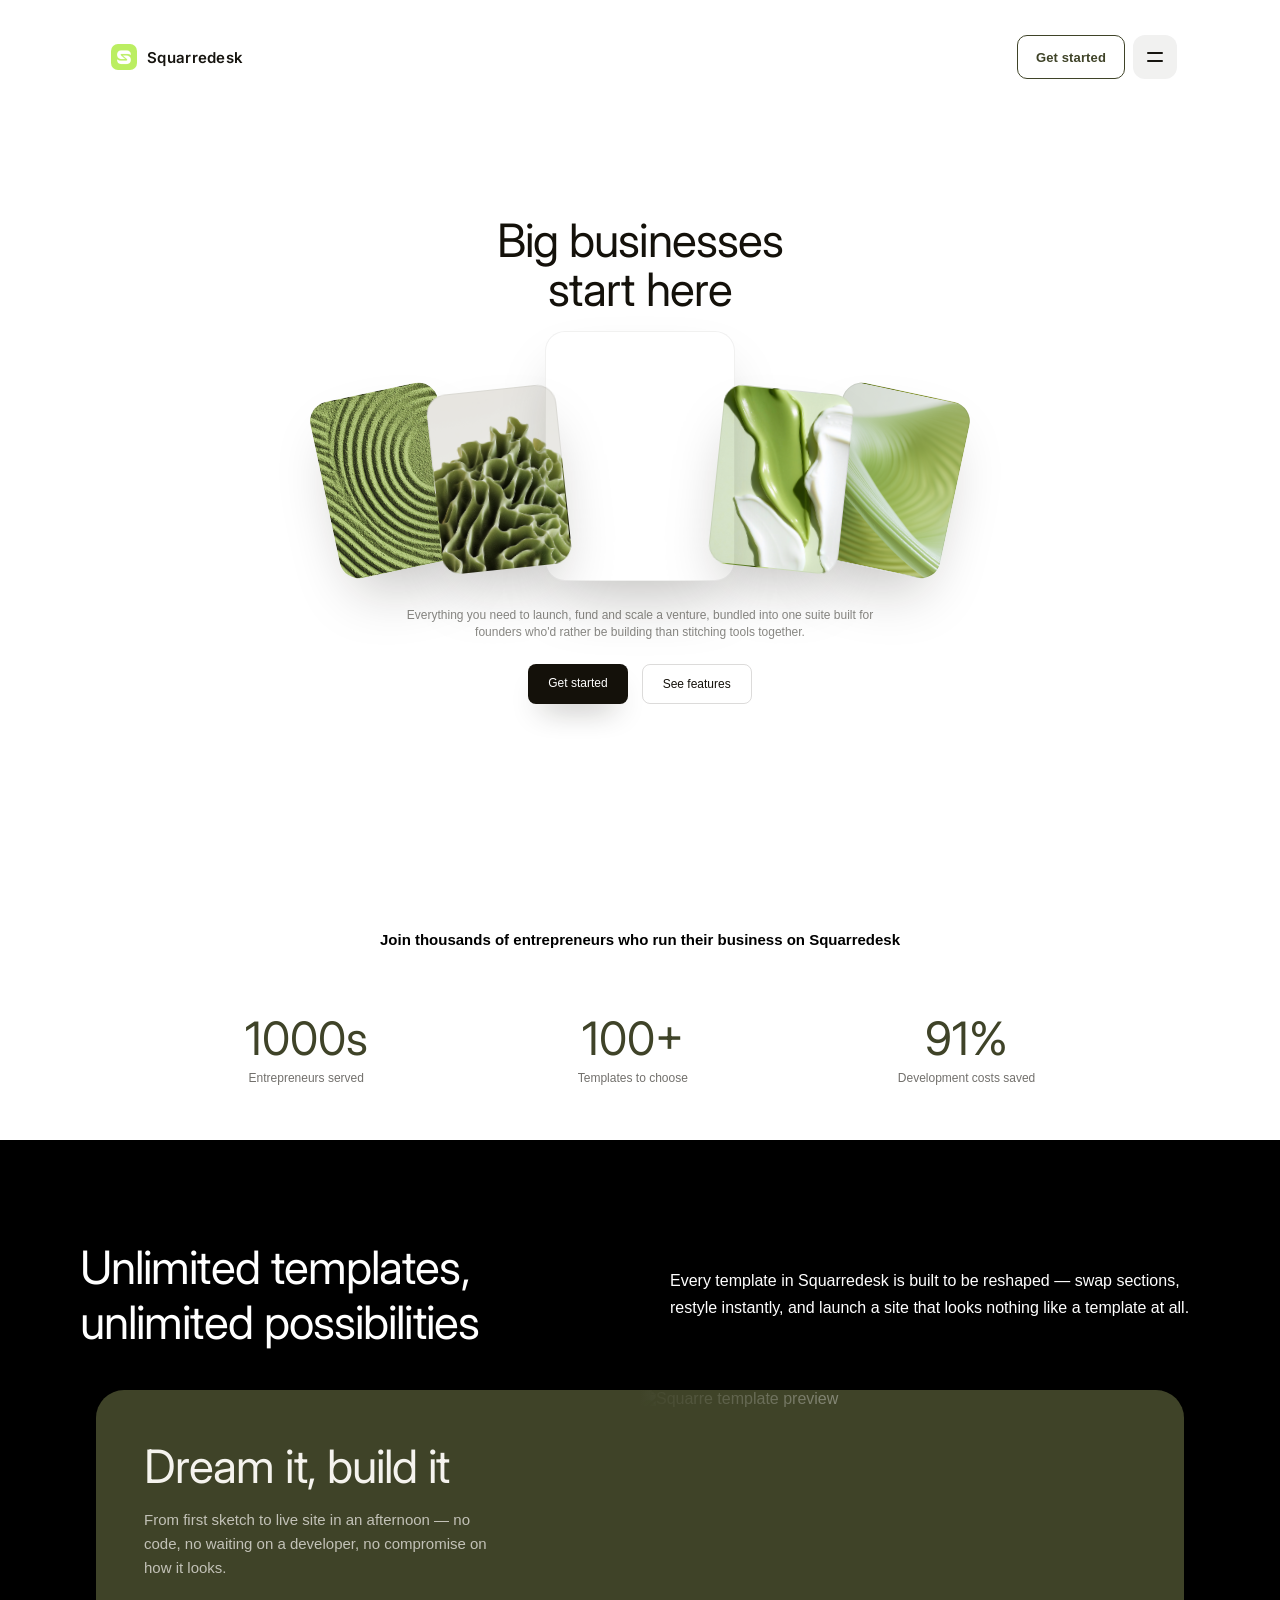
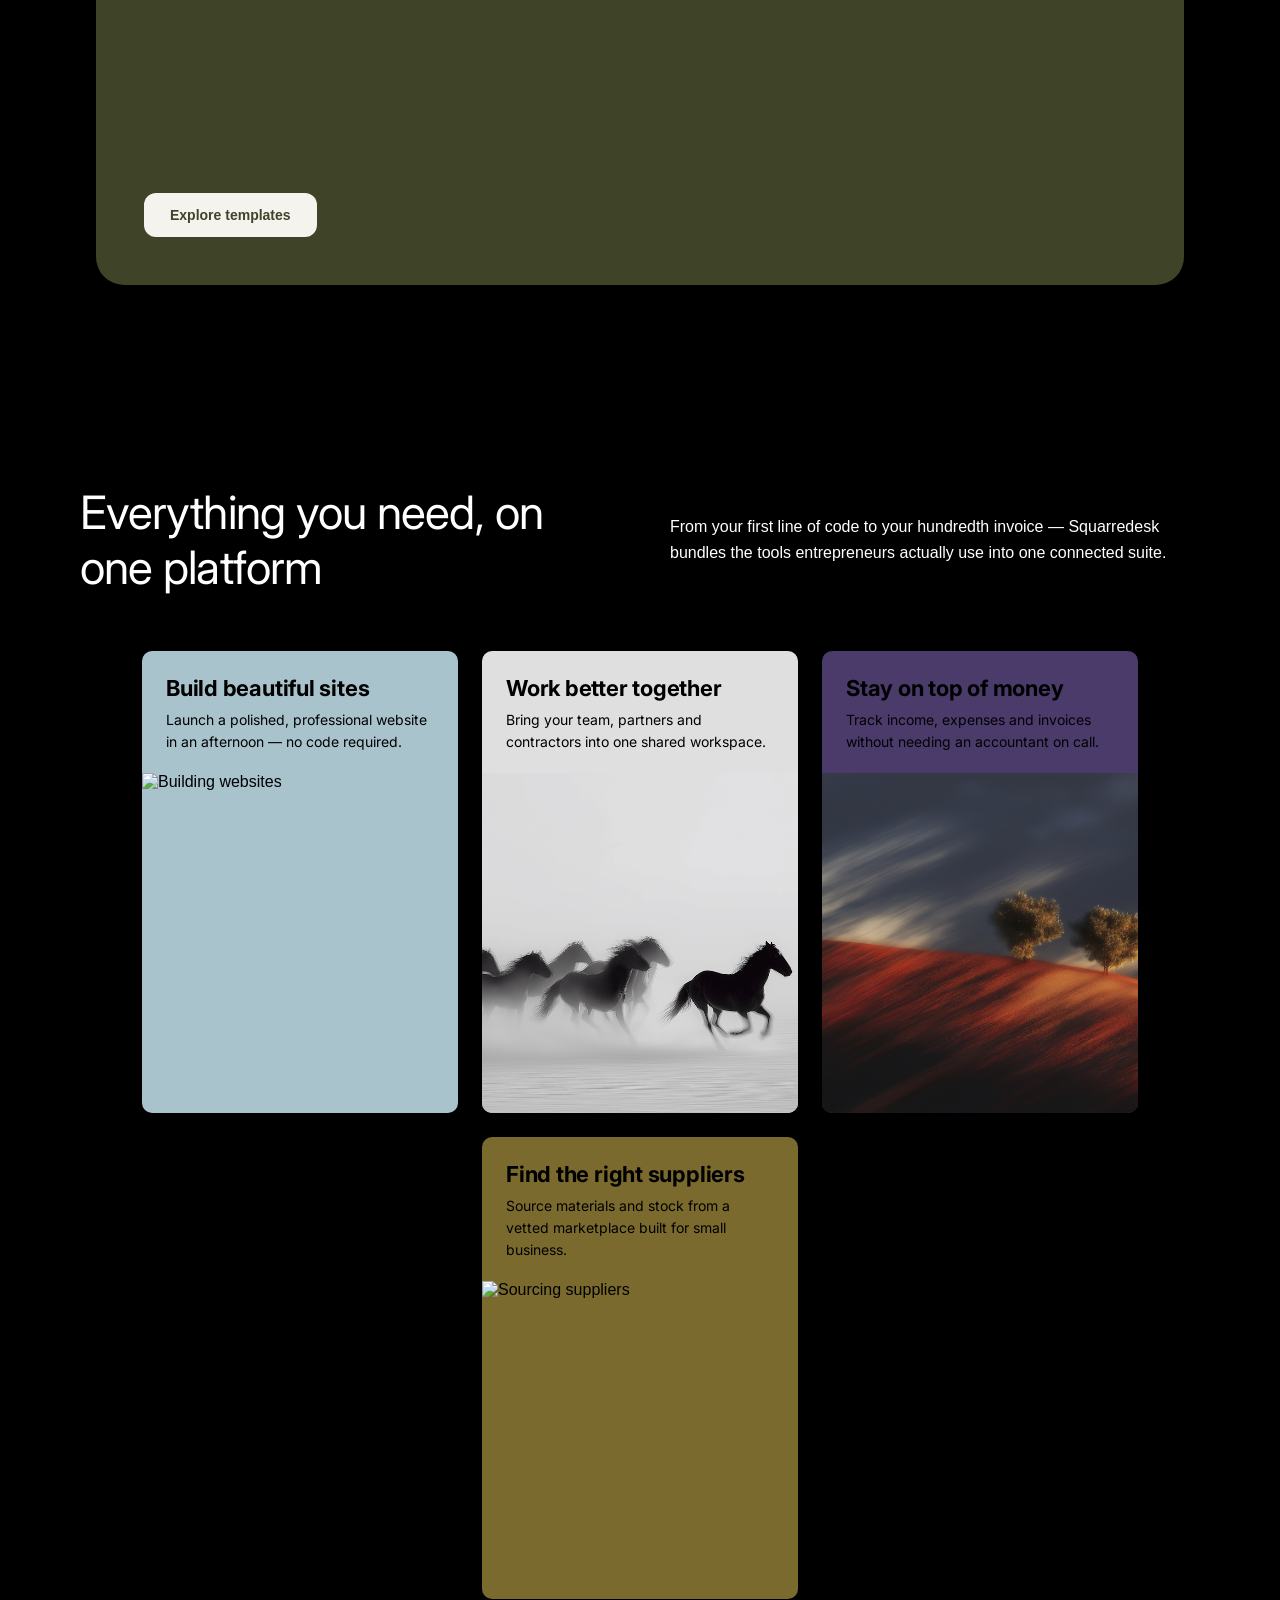
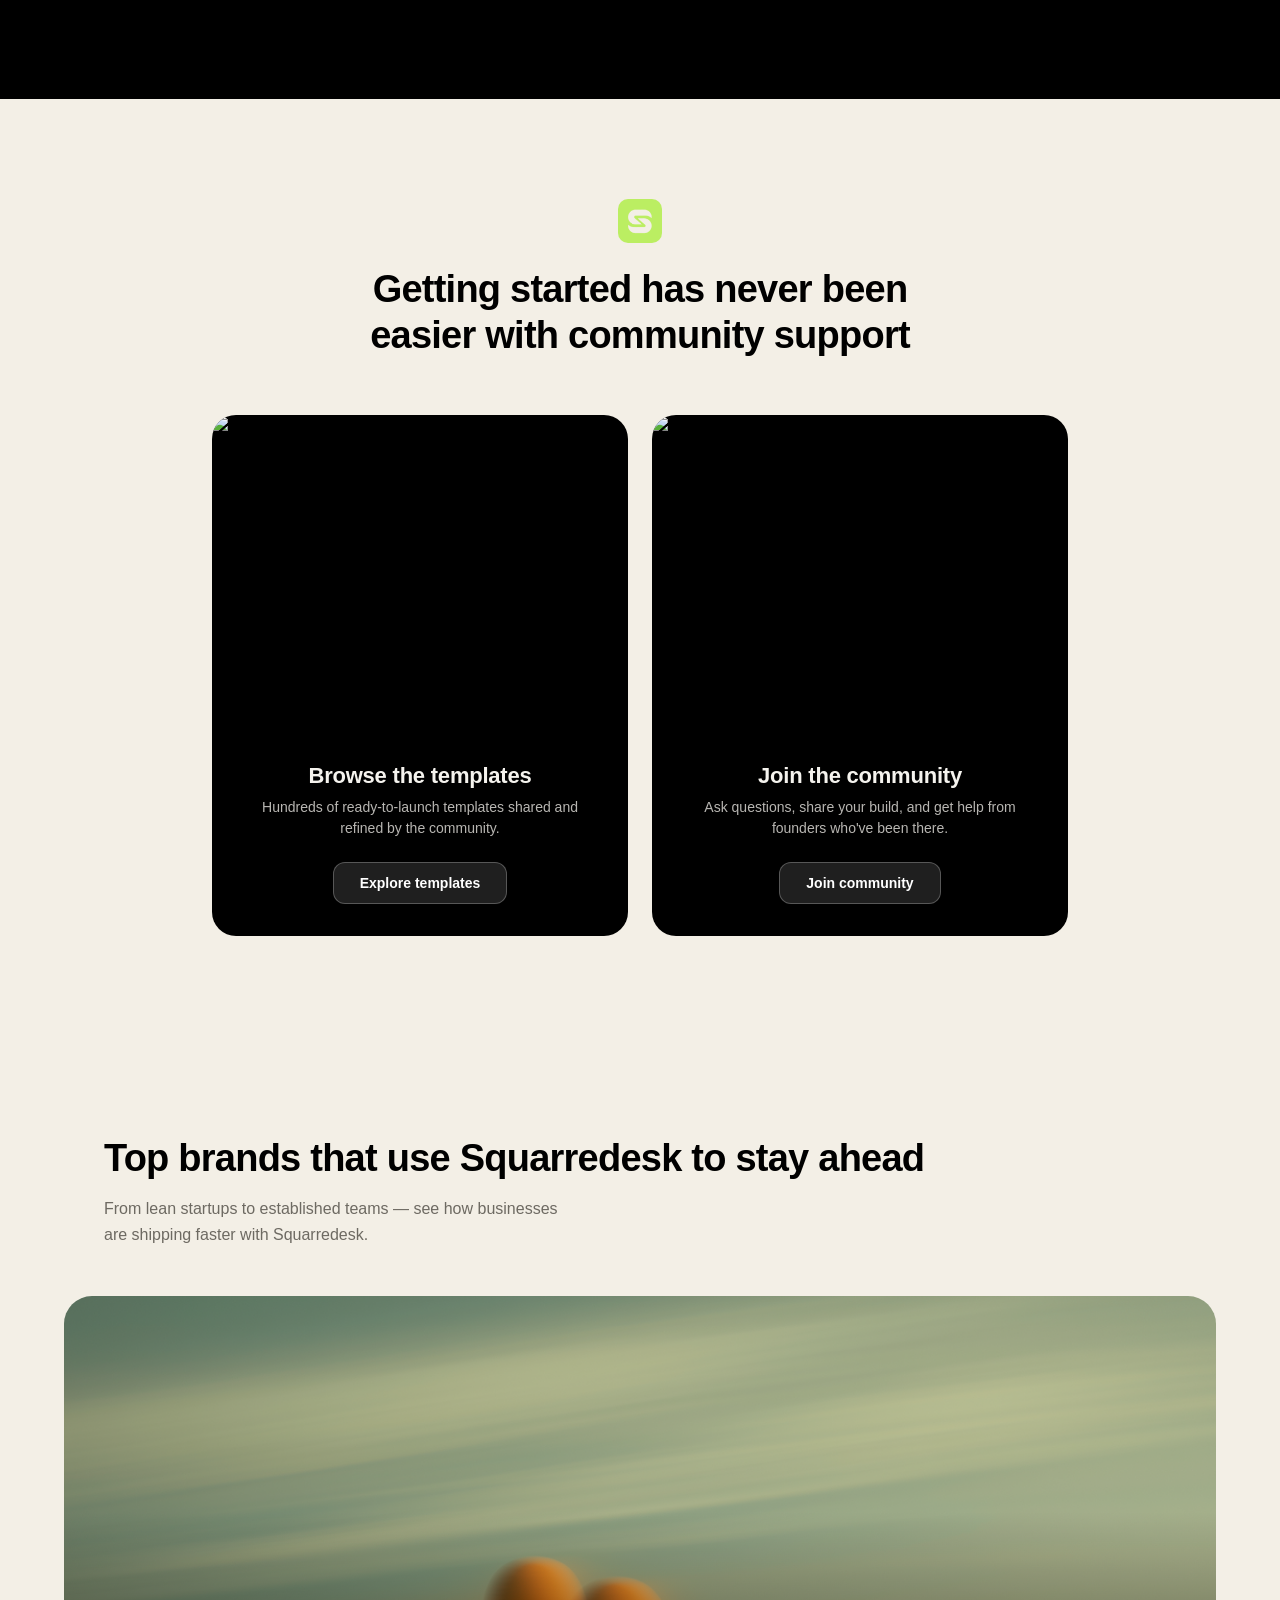
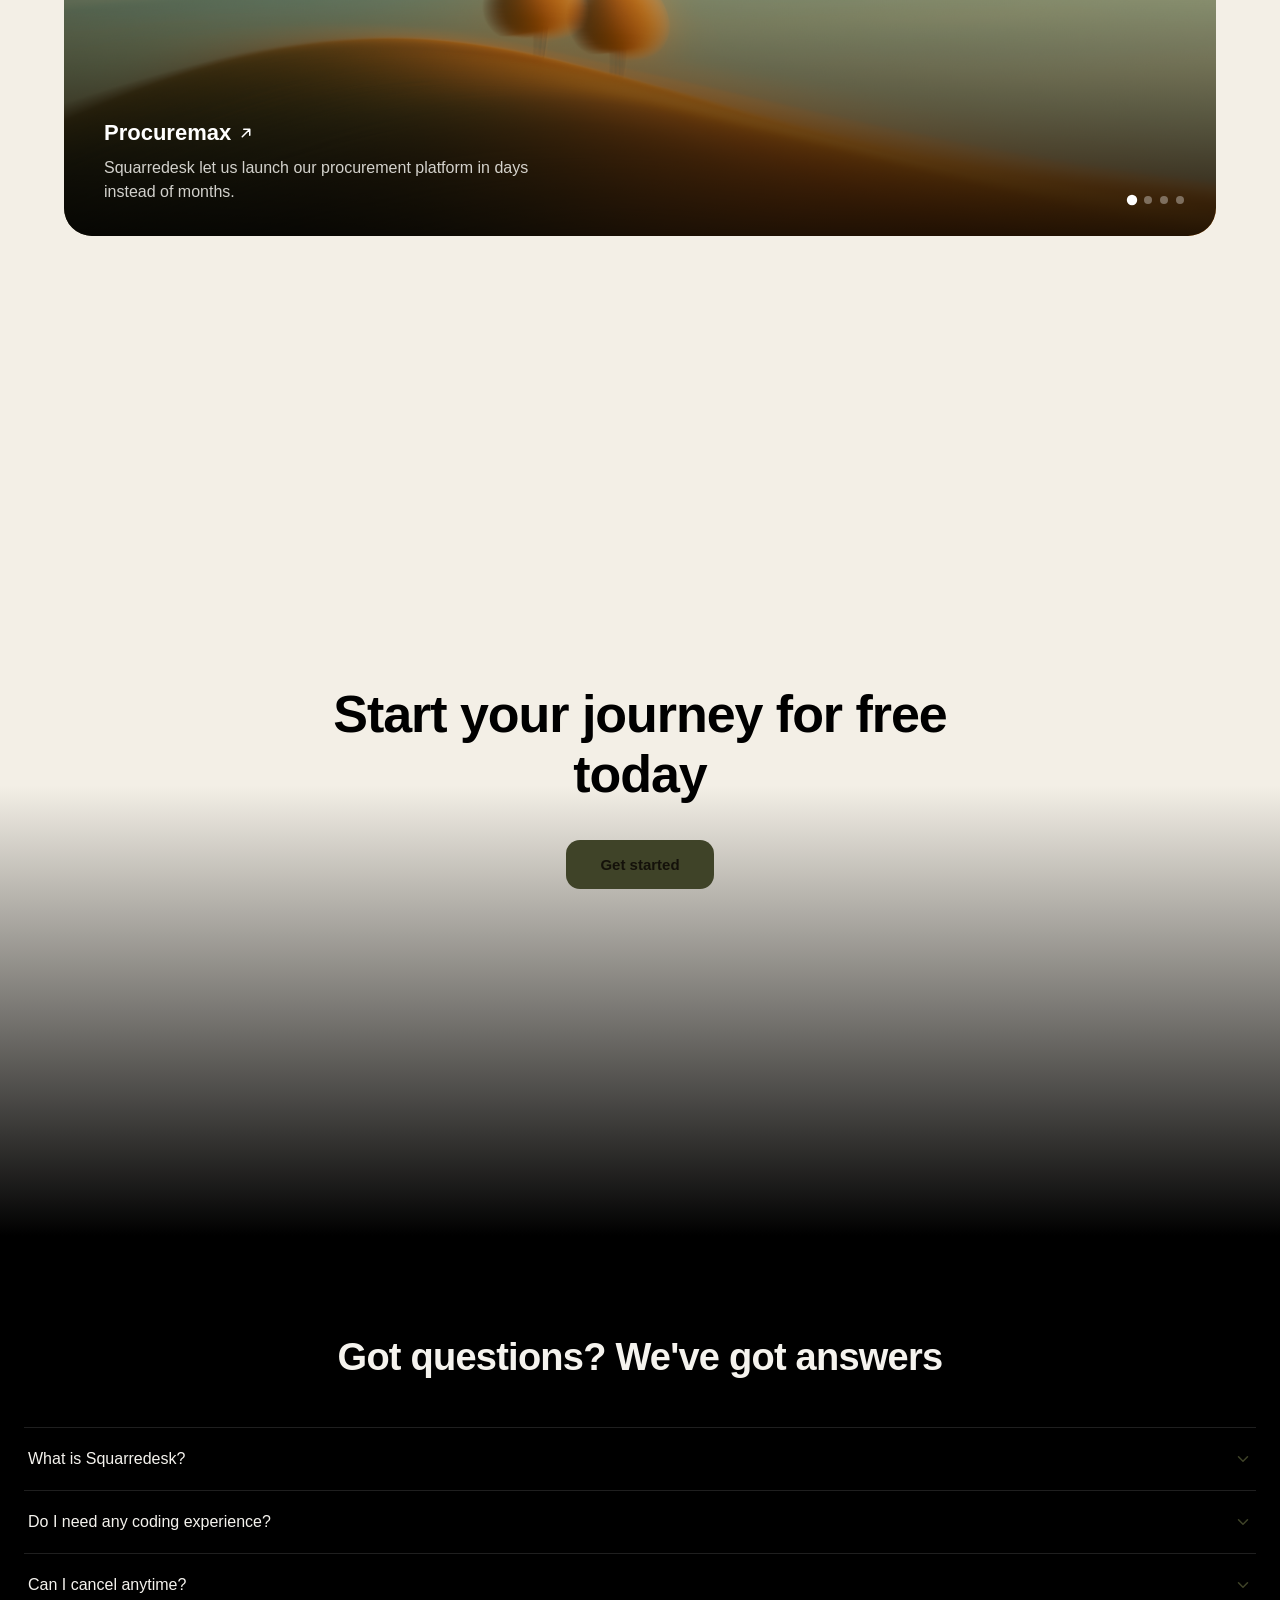
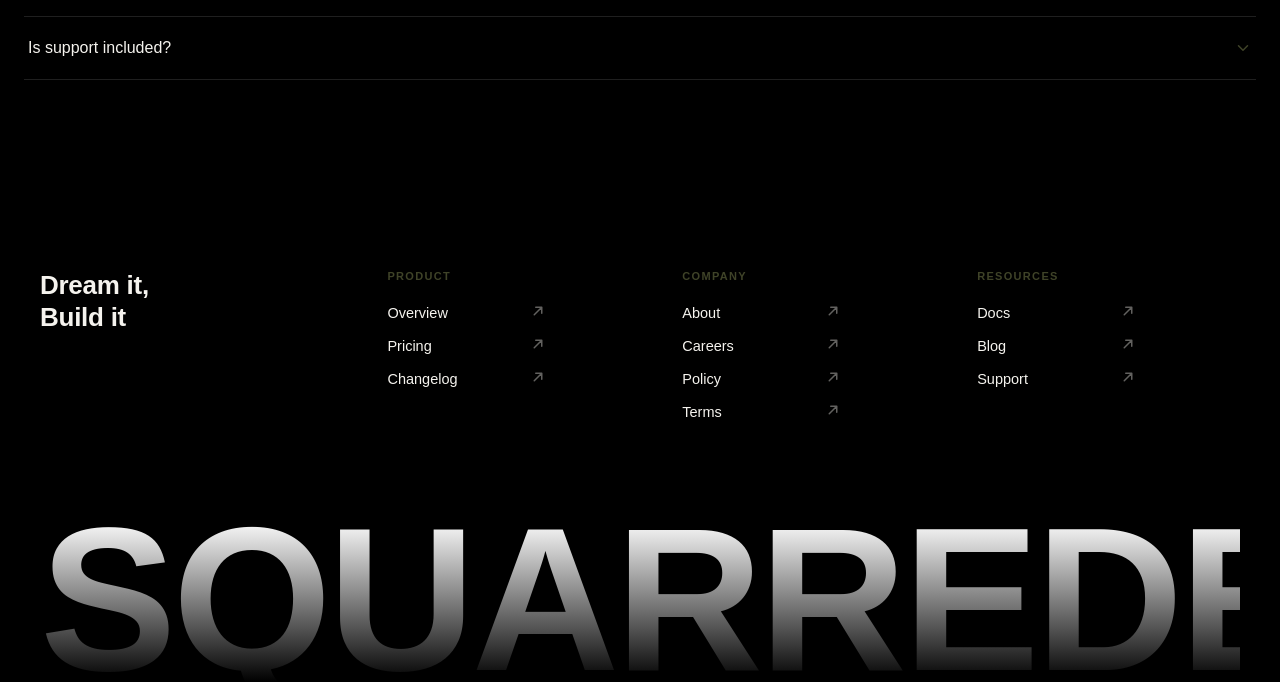
==== index.html @ 8af1970b "Initial commit" ====
<!DOCTYPE html>
<html lang="en">
<head>
<meta charset="UTF-8">
<meta name="viewport" content="width=device-width, initial-scale=1.0">
<title>Squarredesk - Business Made Easy</title>
<link rel="preconnect" href="https://fonts.googleapis.com">
<link rel="preconnect" href="https://fonts.gstatic.com" crossorigin>
<link href="https://fonts.googleapis.com/css2?family=Inter:wght@400;500;600;700&display=swap" rel="stylesheet">
<link rel="stylesheet" href="css/index.css">
</head>
<body>

<div class="card-nav-wrap">
  <nav class="card-nav" id="cardNav">
    <div class="card-nav-top">
      <div class="cn-logo">
        <div class="cn-logo">
          <img src="assets/logo.png" alt="Squarre" class="cn-logo-mark">
          Squarredesk
        </div>
      </div>
      <div class="cn-actions">
        <button class="cn-cta">Get started</button>
        <button class="cn-toggle" id="cnToggle" aria-label="Toggle menu" aria-expanded="false">
          <span class="bar"></span>
          <span class="bar"></span>
        </button>
      </div>
    </div>

    <div class="cn-panel">
      <div class="cn-panel-inner">
        <div class="cn-panel-content">
          <div class="cn-col" style="background-image:url('assets/horses.png')">
            <div class="cn-col-inner">
              <div class="cn-col-label">Product</div>
              <a class="cn-link" href="#">Overview <span class="arrow">↗</span></a>
              <a class="cn-link" href="#">Pricing <span class="arrow">↗</span></a>
              <a class="cn-link" href="#">Changelog <span class="arrow">↗</span></a>
            </div>
          </div>

          <div class="cn-col" style="background-image:url('assets/f1.png')">
            <div class="cn-col-inner">
              <div class="cn-col-label">Company</div>
              <a class="cn-link" href="#">About <span class="arrow">↗</span></a>
              <a class="cn-link" href="#">Careers <span class="arrow">↗</span></a>
              <a class="cn-link" href="#">Contact <span class="arrow">↗</span></a>
            </div>
          </div>

          <div class="cn-col" style="background-image:url('assets/mountains.png')">
            <div class="cn-col-inner">
              <div class="cn-col-label">Resources</div>
              <a class="cn-link" href="#">Docs <span class="arrow">↗</span></a>
              <a class="cn-link" href="#">Blog <span class="arrow">↗</span></a>
              <a class="cn-link" href="#">Support <span class="arrow">↗</span></a>
            </div>
          </div>
        </div>
      </div>
    </div>
  </nav>
</div>

<div class="section" data-theme="hero">
  <h1 class="hero-title">Big businesses<br>start here</h1>
  <div class="hero-cards">
    <div class="hero-card" style="background-image:url('./assets/navback5.png')"></div>
    <div class="hero-card" style="background-image:url('./assets/navback4.png')"></div>
    <div class="hero-card" style="background-image:url('./assets/motion.gif')"></div>
    <div class="hero-card" style="background-image:url('./assets/navback6.png')"></div>
    <div class="hero-card" style="background-image:url('./assets/navback7.png')"></div>
  </div>
  <p class="hero-desc">Everything you need to launch, fund and scale a venture, bundled into one suite built for founders who'd rather be building than stitching tools together.</p>
  <div class="hero-cta-row">
  <a href="https://squarredesk.vercel.app" class="hero-cta primary">Get started</a>
  <a href="#features" class="hero-cta secondary" id="scrollToFeatures">See features</a>
</div>
</div>

<section class="banner-section" data-theme="hero">
  <h2 class="banner-title">Join thousands of entrepreneurs who run their business on Squarredesk</h2>

  <div class="counter-row">
    <div class="counter">
      <span class="counter-number" data-target="1000" data-suffix="s">0s</span>
      <span class="counter-label">Entrepreneurs served</span>
    </div>
    <div class="counter">
      <span class="counter-number" data-target="100" data-suffix="+">0+</span>
      <span class="counter-label">Templates to choose</span>
    </div>
    <div class="counter">
      <span class="counter-number" data-target="91" data-suffix="%">0%</span>
      <span class="counter-label">Development costs saved</span>
    </div>
  </div>
</section>

<section class="teaser-section" data-theme="dark">
  <div class="teaser-row">
    <h2 class="teaser-title">Unlimited templates, unlimited possibilities</h2>
    <p class="teaser-desc">Every template in Squarredesk is built to be reshaped — swap sections, restyle instantly, and launch a site that looks nothing like a template at all.</p>
  </div>

  <div class="teaser-card">
    <div class="teaser-card-text">
      <div>
        <h3 class="teaser-card-title">Dream it, build it</h3>
        <p class="teaser-card-desc">From first sketch to live site in an afternoon — no code, no waiting on a developer, no compromise on how it looks.</p>
      </div>
      <a href="#" class="teaser-card-cta" target="_blank" rel="noopener">Explore templates</a>
    </div>

    <div class="teaser-card-image">
      <img src="assets/templates2.gif" alt="Squarre template preview">
      <div class="teaser-card-gradient"></div>
    </div>
  </div>
</section>

<section class="platform-section" data-theme="dark">
  <div class="platform-row">
    <h2 class="platform-title">Everything you need, on one platform</h2>
    <p class="platform-desc">From your first line of code to your hundredth invoice — Squarredesk bundles the tools entrepreneurs actually use into one connected suite.</p>
  </div>

  <div class="platform-cards">
    <div class="platform-card" style="background:#a9c3cd">
      <div class="platform-card-text">
        <h3 class="platform-card-title">Build beautiful sites</h3>
        <p class="platform-card-desc">Launch a polished, professional website in an afternoon — no code required.</p>
      </div>
      <img src="assets/showcase.gif" alt="Building websites" class="platform-card-image">
    </div>

    <div class="platform-card" style="background:#dfdfdf">
      <div class="platform-card-text">
        <h3 class="platform-card-title">Work better together</h3>
        <p class="platform-card-desc">Bring your team, partners and contractors into one shared workspace.</p>
      </div>
      <img src="assets/horses.png" alt="Collaborating with others" class="platform-card-image">
    </div>

    <div class="platform-card" style="background:#4a3b6b">
      <div class="platform-card-text">
        <h3 class="platform-card-title">Stay on top of money</h3>
        <p class="platform-card-desc">Track income, expenses and invoices without needing an accountant on call.</p>
      </div>
      <img src="assets/navback3.png" alt="Managing finances" class="platform-card-image">
    </div>

    <div class="platform-card" style="background:#7a6a2e">
      <div class="platform-card-text">
        <h3 class="platform-card-title">Find the right suppliers</h3>
        <p class="platform-card-desc">Source materials and stock from a vetted marketplace built for small business.</p>
      </div>
      <img src="assets/templates.gif" alt="Sourcing suppliers" class="platform-card-image">
    </div>
  </div>
</section>

<section class="community-section" data-theme="light">
  <img src="assets/logo.png" alt="Squarredesk" class="community-logo">

  <h2 class="community-title">Getting started has never been easier with community support</h2>

  <div class="community-cards">
    <div class="community-card" style="background:#000">
      <img src="assets/templates.gif" alt="Community templates" class="community-card-image">
      <div class="community-card-text">
        <h3 class="community-card-title">Browse the templates</h3>
        <p class="community-card-desc">Hundreds of ready-to-launch templates shared and refined by the community.</p>
        <a href="#" class="community-card-btn">Explore templates</a>
      </div>
    </div>

    <div class="community-card" style="background:#000">
      <img src="assets/motion.gif" alt="Community forum" class="community-card-image">
      <div class="community-card-text">
        <h3 class="community-card-title">Join the community</h3>
        <p class="community-card-desc">Ask questions, share your build, and get help from founders who've been there.</p>
        <a href="#" class="community-card-btn">Join community</a>
      </div>
    </div>
  </div>
</section>

<section class="testimonials-section" data-theme="light">
  <div class="testimonials-row">
    <h2 class="testimonials-title">Top brands that use Squarredesk to stay ahead</h2>
    <p class="testimonials-desc">From lean startups to established teams — see how businesses are shipping faster with Squarredesk.</p>
  </div>

  <div class="testimonial-banner" id="testimonialBanner">
    <div class="testimonial-slide is-active"
         style="background-image:url('assets/navback2.png')"
         data-url="https://procuremax.vercel.app/html/index.html">
      <div class="testimonial-fade"></div>
      <div class="testimonial-content">
        <a href="https://procuremax.vercel.app/html/index.html" target="_blank" rel="noopener" class="testimonial-brand">
          Procuremax
          <svg viewBox="0 0 24 24" fill="none" class="testimonial-arrow">
            <path d="M7 17L17 7M17 7H9M17 7V15" stroke="currentColor" stroke-width="2" stroke-linecap="round" stroke-linejoin="round"/>
          </svg>
        </a>
        <p class="testimonial-quote">Squarredesk let us launch our procurement platform in days instead of months.</p>
      </div>
    </div>

    <div class="testimonial-slide"
         style="background-image:url('assets/navback3.png')"
         data-url="https://zarmilli.github.io/elhnon/">
      <div class="testimonial-fade"></div>
      <div class="testimonial-content">
        <a href="https://zarmilli.github.io/elhnon/" target="_blank" rel="noopener" class="testimonial-brand">
          Elhnon Odnufmon
          <svg viewBox="0 0 24 24" fill="none" class="testimonial-arrow">
            <path d="M7 17L17 7M17 7H9M17 7V15" stroke="currentColor" stroke-width="2" stroke-linecap="round" stroke-linejoin="round"/>
          </svg>
        </a>
        <p class="testimonial-quote">The design system alone saved our team weeks of work every quarter.</p>
      </div>
    </div>

    <div class="testimonial-slide"
         style="background-image:url('assets/navback4.png')"
         data-url="https://zarmilli.github.io/kickhouse/">
      <div class="testimonial-fade"></div>
      <div class="testimonial-content">
        <a href="https://zarmilli.github.io/kickhouse/" target="_blank" rel="noopener" class="testimonial-brand">
          Kickhouse
          <svg viewBox="0 0 24 24" fill="none" class="testimonial-arrow">
            <path d="M7 17L17 7M17 7H9M17 7V15" stroke="currentColor" stroke-width="2" stroke-linecap="round" stroke-linejoin="round"/>
          </svg>
        </a>
        <p class="testimonial-quote">We rebuilt our entire storefront on Squarredesk in a single weekend.</p>
      </div>
    </div>

    <div class="testimonial-slide"
         style="background-image:url('assets/navback5.png')"
         data-url="https://zarmilli.github.io/voltcycle/">
      <div class="testimonial-fade"></div>
      <div class="testimonial-content">
        <a href="https://zarmilli.github.io/voltcycle/" target="_blank" rel="noopener" class="testimonial-brand">
          VoltCycle
          <svg viewBox="0 0 24 24" fill="none" class="testimonial-arrow">
            <path d="M7 17L17 7M17 7H9M17 7V15" stroke="currentColor" stroke-width="2" stroke-linecap="round" stroke-linejoin="round"/>
          </svg>
        </a>
        <p class="testimonial-quote">Our whole ops team runs on the suite now — sites, invoicing, everything.</p>
      </div>
    </div>

    <div class="testimonial-dots">
      <button class="testimonial-dot is-active" data-index="0" aria-label="Show Procuremax"></button>
      <button class="testimonial-dot" data-index="1" aria-label="Show Elhnon Odnufmon"></button>
      <button class="testimonial-dot" data-index="2" aria-label="Show Kickhouse"></button>
      <button class="testimonial-dot" data-index="3" aria-label="Show VoltCycle"></button>
    </div>
  </div>
</section>

<section class="final-cta-section" data-theme="dark">
  <div class="final-cta-content">
    <h2 class="final-cta-title">Start your journey for free today</h2>
    <a href="https://squarredesk.vercel.app/#/auth/sign-up" target="_blank" rel="noopener" class="final-cta-btn">Get started</a>
  </div>
</section>

<section class="faq-section" data-theme="dark">
  <h2 class="faq-title">Got questions? We've got answers</h2>

  <div class="faq-accordion" id="faqAccordion">
    <div class="faq-item">
      <button class="faq-question" aria-expanded="false">
        <span>What is Squarredesk?</span>
        <svg viewBox="0 0 24 24" fill="none" class="faq-icon">
          <path d="M6 9l6 6 6-6" stroke="currentColor" stroke-width="2" stroke-linecap="round" stroke-linejoin="round"/>
        </svg>
      </button>
      <div class="faq-answer">
        <div class="faq-answer-inner">
          <p>Squarredesk is an all-in-one business suite — website builder, finance tools, a supplier marketplace and more, built for South African entrepreneurs.</p>
        </div>
      </div>
    </div>

    <div class="faq-item">
      <button class="faq-question" aria-expanded="false">
        <span>Do I need any coding experience?</span>
        <svg viewBox="0 0 24 24" fill="none" class="faq-icon">
          <path d="M6 9l6 6 6-6" stroke="currentColor" stroke-width="2" stroke-linecap="round" stroke-linejoin="round"/>
        </svg>
      </button>
      <div class="faq-answer">
        <div class="faq-answer-inner">
          <p>None at all. Everything is built to be dragged, dropped and customized without touching a line of code.</p>
        </div>
      </div>
    </div>

    <div class="faq-item">
      <button class="faq-question" aria-expanded="false">
        <span>Can I cancel anytime?</span>
        <svg viewBox="0 0 24 24" fill="none" class="faq-icon">
          <path d="M6 9l6 6 6-6" stroke="currentColor" stroke-width="2" stroke-linecap="round" stroke-linejoin="round"/>
        </svg>
      </button>
      <div class="faq-answer">
        <div class="faq-answer-inner">
          <p>Yes — cancel anytime with no lock-in contracts. You'll keep access until the end of your billing period.</p>
        </div>
      </div>
    </div>

    <div class="faq-item">
      <button class="faq-question" aria-expanded="false">
        <span>Is support included?</span>
        <svg viewBox="0 0 24 24" fill="none" class="faq-icon">
          <path d="M6 9l6 6 6-6" stroke="currentColor" stroke-width="2" stroke-linecap="round" stroke-linejoin="round"/>
        </svg>
      </button>
      <div class="faq-answer">
        <div class="faq-answer-inner">
          <p>Every plan includes support, with faster response times on our higher tiers.</p>
        </div>
      </div>
    </div>
  </div>
</section>

<footer class="site-footer" data-theme="dark">
  <div class="footer-columns">
    <div class="footer-col footer-col-brand">
      <h3 class="footer-brand-title">Dream it,<br>Build it</h3>
    </div>

    <div class="footer-col">
      <div class="footer-col-label">Product</div>
      <a class="footer-link" href="#">Overview 
        <span class="arrow">
          <svg viewBox="0 0 24 24" fill="none" class="testimonial-arrow">
            <path d="M7 17L17 7M17 7H9M17 7V15" stroke="currentColor" stroke-width="2" stroke-linecap="round" stroke-linejoin="round"/>
          </svg>
        </span></a>
      <a class="footer-link" href="#">Pricing 
        <span class="arrow">
          <svg viewBox="0 0 24 24" fill="none" class="testimonial-arrow">
            <path d="M7 17L17 7M17 7H9M17 7V15" stroke="currentColor" stroke-width="2" stroke-linecap="round" stroke-linejoin="round"/>
          </svg>
        </span></a>
      <a class="footer-link" href="#">Changelog 
        <span class="arrow">
          <svg viewBox="0 0 24 24" fill="none" class="testimonial-arrow">
            <path d="M7 17L17 7M17 7H9M17 7V15" stroke="currentColor" stroke-width="2" stroke-linecap="round" stroke-linejoin="round"/>
          </svg>
        </span></a>
    </div>

    <div class="footer-col">
      <div class="footer-col-label">Company</div>
      <a class="footer-link" href="#">About 
        <span class="arrow">
          <svg viewBox="0 0 24 24" fill="none" class="testimonial-arrow">
            <path d="M7 17L17 7M17 7H9M17 7V15" stroke="currentColor" stroke-width="2" stroke-linecap="round" stroke-linejoin="round"/>
          </svg>
        </span></a>
      <a class="footer-link" href="#">Careers 
        <span class="arrow">
          <svg viewBox="0 0 24 24" fill="none" class="testimonial-arrow">
            <path d="M7 17L17 7M17 7H9M17 7V15" stroke="currentColor" stroke-width="2" stroke-linecap="round" stroke-linejoin="round"/>
          </svg>
        </span></a>
      <a class="footer-link" href="privacy.html">Policy 
        <span class="arrow">
          <svg viewBox="0 0 24 24" fill="none" class="testimonial-arrow">
            <path d="M7 17L17 7M17 7H9M17 7V15" stroke="currentColor" stroke-width="2" stroke-linecap="round" stroke-linejoin="round"/>
          </svg>
        </span></a>
      <a class="footer-link" href="terms.html">Terms 
        <span class="arrow">
          <svg viewBox="0 0 24 24" fill="none" class="testimonial-arrow">
            <path d="M7 17L17 7M17 7H9M17 7V15" stroke="currentColor" stroke-width="2" stroke-linecap="round" stroke-linejoin="round"/>
          </svg>
        </span></a>
    </div>

    <div class="footer-col">
      <div class="footer-col-label">Resources</div>
      <a class="footer-link" href="#">Docs 
        <span class="arrow">
          <svg viewBox="0 0 24 24" fill="none" class="testimonial-arrow">
            <path d="M7 17L17 7M17 7H9M17 7V15" stroke="currentColor" stroke-width="2" stroke-linecap="round" stroke-linejoin="round"/>
          </svg>
        </span></a>
      <a class="footer-link" href="#">Blog 
        <span class="arrow">
          <svg viewBox="0 0 24 24" fill="none" class="testimonial-arrow">
            <path d="M7 17L17 7M17 7H9M17 7V15" stroke="currentColor" stroke-width="2" stroke-linecap="round" stroke-linejoin="round"/>
          </svg>
        </span></a>
      <a class="footer-link" href="#">Support 
        <span class="arrow">
          <svg viewBox="0 0 24 24" fill="none" class="testimonial-arrow">
            <path d="M7 17L17 7M17 7H9M17 7V15" stroke="currentColor" stroke-width="2" stroke-linecap="round" stroke-linejoin="round"/>
          </svg>
        </span></a>
    </div>
  </div>

  <div class="footer-wordmark">SQUARREDESK</div>
</footer>

<script>
  const nav = document.getElementById('cardNav');
  const toggle = document.getElementById('cnToggle');

  toggle.addEventListener('click', () => {
    const isOpen = nav.classList.toggle('open');
    toggle.setAttribute('aria-expanded', isOpen ? 'true' : 'false');
  });

  // Watch which section is currently passing under the fixed nav bar,
  // and flip the nav's theme to the opposite of that section's theme.
  const sections = document.querySelectorAll('[data-theme]');
  const navHeight = 64 + 24; // bar height + top offset, roughly where it sits

  const observer = new IntersectionObserver((entries) => {
    entries.forEach((entry) => {
      if (entry.isIntersecting) {
        const sectionTheme = entry.target.dataset.theme;
        nav.classList.remove('theme-light', 'theme-hero');
        if (sectionTheme === 'dark') nav.classList.add('theme-light');
        else if (sectionTheme === 'hero') nav.classList.add('theme-hero');
        // sectionTheme === 'light' → default dark bar, no class needed
      }
    });
  }, {
    root: null,
    rootMargin: `-${navHeight}px 0px -${window.innerHeight - navHeight - 10}px 0px`,
    threshold: 0
  });

  sections.forEach((s) => observer.observe(s));
</script>
<script src="js/index.js"></script>

</body>
</html>
---- css/index.css ----
:root{
    --ease: cubic-bezier(.22,.8,.32,1);
    --gold: #3f4328;
    --font-body: "Helvetica Neue", Helvetica, Arial, sans-serif;
    --font-heading: "Clarkson", "Helvetica Neue", Helvetica, Arial, sans-serif;
    --titles: 46px;
  }

  /* Clarkson is a licensed font (Sharp Type) — it isn't on a public CDN,
     so point these at your own hosted files. Until they're added, headings
     fall back to Helvetica Neue via --font-heading above. */
  @font-face{
    font-family: "Clarkson";
    src: url("/fonts/Clarkson-Regular.woff2") format("woff2"),
         url("/fonts/Clarkson-Regular.woff") format("woff");
    font-weight: 400;
    font-style: normal;
    font-display: swap;
  }
  @font-face{
    font-family: "Clarkson";
    src: url("/fonts/Clarkson-Medium.woff2") format("woff2"),
         url("/fonts/Clarkson-Medium.woff") format("woff");
    font-weight: 500;
    font-style: normal;
    font-display: swap;
  }

  * { box-sizing: border-box; }

  html, body{
    margin:0;
    background: #000;
    font-family: var(--font-body);
  }

  h1, h2, h3, h4, h5, h6{
    font-family: var(--font-heading);
  }

  /* ---------- demo page sections (alternating themes so you can see the nav react) ---------- */
  .section{
    min-height: 100dvh;
    display:flex;
    align-items:center;
    justify-content:center;
    padding: 0 24px;
  }
  .section[data-theme="dark"]{ background:#0a0a0a; color:#f5f3ee; }
  .section[data-theme="light"]{ background:#f3efe6; color:#141210; }
  .section[data-theme="hero"]{
    background:#ffffff;
    color:#14110a;
    flex-direction: column;
    padding: 120px 24px 100px;
    gap: 0;
  }

  .hero-title{
    font-family: "Inter", sans-serif;
    font-weight: 400;
    font-size: var(--titles);
    line-height: 1.08;
    letter-spacing: -0.02em;
    margin: 0 0 34px;
    max-width: 760px;
    text-align: center;
  }

  .hero-desc{
    font-family: var(--font-body);
    font-size: 12px;
    line-height: 1.38;
    color: rgba(20,17,10,0.5);
    max-width: 480px;
    text-align: center;
    margin: 26px auto 0;
  }

  .hero-cards{
    display:flex;
    align-items: center;
    justify-content: center;
  }

  .hero-card{
    width: 130px;
    height: 180px;
    border-radius: 20px;
    background-size: cover;
    background-position: center;
    box-shadow: 0 30px 60px -18px rgba(20,17,10,0.28);
    border: 1px solid rgba(20,17,10,0.06);
    opacity: 0;
    transform: translateY(28px);
    animation: hero-card-in 2.7s var(--ease) forwards;
  }
  .hero-card:not(:first-child){ margin-left: -28px; }

  .hero-card:nth-child(1){ transform-origin: bottom right; rotate: -12deg; z-index: 1; animation-delay: 0.15s; }
  .hero-card:nth-child(2){ transform-origin: bottom right; rotate: -6deg; z-index: 2; margin-top: 14px; animation-delay: 0.22s; }
  .hero-card:nth-child(3){ width: 190px; height: 250px; rotate: 0deg; z-index: 3; margin-top: -18px; animation-delay: 0.29s; }
  .hero-card:nth-child(4){ transform-origin: bottom left; rotate: 6deg; z-index: 2; margin-top: 14px; animation-delay: 0.36s; }
  .hero-card:nth-child(5){ transform-origin: bottom left; rotate: 12deg; z-index: 1; animation-delay: 0.43s; }

  @keyframes hero-card-in{
    to{ opacity: 1; transform: translateY(0); }
  }

  .hero-cta-row{
  display: flex;
  gap: 14px;
  justify-content: center;
  flex-wrap: wrap;
  margin-top: 24px;
}

.hero-cta{
  font-family: var(--titles);
  font-size: 12px;
  font-weight: 500;
  text-decoration: none;
  padding: 12px 20px;
  border-radius: 8px;
  transition: transform 0.25s var(--ease), background 0.25s var(--ease), border-color 0.25s var(--ease);
}

.hero-cta.primary{
  background: #14110a;
  color: #fff;
  box-shadow: 0 16px 30px -14px rgba(20,17,10,0.45);
}
.hero-cta.primary:hover{ transform: translateY(-2px); }

.hero-cta.secondary{
  background: transparent;
  color: #14110a;
  border: 1px solid rgba(20,17,10,0.15);
}
.hero-cta.secondary:hover{
  background: rgba(20,17,10,0.04);
  transform: translateY(-2px);
}

  @media (max-width: 720px){
    .hero-title{ font-size: 38px; }
  }

  .section-copy{ max-width: 560px; text-align:center; }
  .section-copy .eyebrow{
    display:block;
    font-size: 11px;
    letter-spacing: 0.14em;
    text-transform: uppercase;
    color: var(--gold);
    margin-bottom: 14px;
    font-weight: 700;
  }
  .section-copy h1{
    font-size: clamp(28px, 5vw, 44px);
    letter-spacing: -0.02em;
    margin: 0 0 12px;
  }
  .section-copy p{ opacity:0.7; line-height:1.7; }

  @media (max-width: 720px){
  .hero-title{ font-size: 38px; }

  .hero-cards{
  overflow: visible;
  max-width: none;
  padding: 0 20px;
  padding-left: 40px;
  }

  .hero-card{ display: none; }

  .hero-card:nth-child(2),
  .hero-card:nth-child(3),
  .hero-card:nth-child(4){
    display: block;
  }

  .hero-card:nth-child(2){
    width: 120px; height: 160px;
    rotate: -10deg;
    z-index: 1;
  }
  .hero-card:nth-child(3){
    width: 140px; height: 240px;
    margin-top: -12px;
    z-index: 3;
  }
  .hero-card:nth-child(4){
    width: 120px; height: 160px;
    rotate: 10deg;
    z-index: 1;
  }
}

  /* ---------- Card Nav ---------- */
  .card-nav-wrap{
    position: fixed;
    top: 24px;
    left: 50%;
    transform: translateX(-50%);
    width: min(1100px, calc(100% - 32px));
    z-index: 100;
  }

  .card-nav{
    position: relative;
    border-radius: 20px;
    overflow: hidden;
    box-shadow: 0 20px 50px -20px rgba(0,0,0,0.7);
    transition: background 0.4s var(--ease), border-color 0.4s var(--ease), box-shadow 0.4s var(--ease);

    /* theme tokens — dark bar is the default (used over light sections) */
    --surface: #121212;
    --surface-2: #1b1b1b;
    --ink: #f5f3ee;
    --muted: #948f83;
    --border: rgba(255,255,255,0.08);
    --accent: var(--gold);
    --scrim-top: rgba(0,0,0,0.15);
    --scrim-bottom: rgba(0,0,0,0.85);
    --panel-ink: #f5f3ee;
    --panel-muted: #cfcabd;

    background: var(--surface);
    border: 1px solid var(--border);
  }

  /* light bar — used when the section behind the nav is dark */
  .card-nav.theme-light{
    --surface: #f6f3ec;
    --surface-2: #ffffff;
    --ink: #16140f;
    --muted: #71695a;
    --border: rgba(0,0,0,0.08);
    --accent: #3f4328;
    --scrim-top: rgba(255,255,255,0.1);
    --scrim-bottom: rgba(20,17,10,0.82);
    --panel-ink: #f5f3ee;
    --panel-muted: #d8d3c5;
  }

  /* hero bar — transparent over the white hero section, dark text/icons for contrast */
  .card-nav.theme-hero{
    --surface: transparent;
    --surface-2: rgba(20,17,10,0.06);
    --ink: #16140f;
    --muted: #6b6459;
    --border: transparent;
    --accent: #3f4328;
    --scrim-top: rgba(255,255,255,0.1);
    --scrim-bottom: rgba(20,17,10,0.82);
    --panel-ink: #f5f3ee;
    --panel-muted: #d8d3c5;
    box-shadow: none;
  }

  .card-nav-top{
    display:flex;
    align-items:center;
    justify-content:space-between;
    height: 64px;
    padding: 0 12px 0 20px;
  }

  .cn-logo{
    display:flex;
    align-items:center;
    gap: 10px;
    font-family: "Inter", sans-serif;
    font-weight: 600;
    letter-spacing: 0.02em;
    font-size: 15px;
    color: var(--ink);
    user-select:none;
    transition: color 0.4s var(--ease);
  }
  .cn-logo-mark{
  width: 26px;
  height: 26px;
  border-radius: 7px;
  object-fit: cover;
  display: block;
}

  .cn-actions{
    display:flex;
    align-items:center;
    gap: 8px;
  }

  .cn-cta{
    appearance:none;
    border: 1px solid var(--accent);
    background: transparent;
    color: var(--accent);
    padding: 9px 18px;
    border-radius: 10px;
    height: 44px;
    font-size: 13px;
    font-weight: 600;
    letter-spacing: 0.01em;
    cursor: pointer;
    transition: background 0.25s var(--ease), color 0.25s var(--ease), border-color 0.4s var(--ease);
    white-space: nowrap;
  }
  .cn-cta:hover{
    background: var(--accent);
    color: #fff;
  }

  .cn-toggle{
    appearance:none;
    border: none;
    background: var(--surface-2);
    width: 44px;
    height: 44px;
    border-radius: 12px;
    display:flex;
    align-items:center;
    justify-content:center;
    cursor: pointer;
    position: relative;
    transition: background 0.4s var(--ease);
  }
  .cn-toggle .bar{
    position:absolute;
    width: 16px;
    height: 1.5px;
    background: var(--ink);
    border-radius: 2px;
    transition: transform 0.4s var(--ease), background 0.4s var(--ease);
  }
  .cn-toggle .bar:nth-child(1){ transform: translateY(-4px); }
  .cn-toggle .bar:nth-child(2){ transform: translateY(4px); }

  .card-nav.open .cn-toggle .bar:nth-child(1){ transform: translateY(0) rotate(45deg); }
  .card-nav.open .cn-toggle .bar:nth-child(2){ transform: translateY(0) rotate(-45deg); }

  /* content panel */
  .cn-panel{
    display: grid;
    grid-template-rows: 0fr;
    transition: grid-template-rows 0.55s var(--ease);
  }
  .card-nav.open .cn-panel{
    grid-template-rows: 1fr;
  }
  .cn-panel-inner{
    min-height: 0;
    overflow: hidden;
  }

  .cn-panel-content{
    padding: 22px 20px 20px;
    display: grid;
    grid-template-columns: repeat(3, 1fr);
    gap: 8px;
    border-top: 1px solid var(--border);
    margin-top: 4px;
  }

  .cn-col{
    position: relative;
    min-height: 190px;
    border-radius: 14px;
    padding: 16px 16px 18px;
    overflow: hidden;
    display:flex;
    flex-direction: column;
    justify-content: flex-end;
    opacity: 0;
    transform: translateY(10px);
    transition: opacity 0.45s var(--ease), transform 0.45s var(--ease);
    background-size: cover;
    background-position: center;
  }
  .cn-col::before{
    content:"";
    position:absolute;
    inset:0;
    background: linear-gradient(180deg, var(--scrim-top) 0%, var(--scrim-bottom) 100%);
    transition: background 0.4s var(--ease);
  }
  .cn-col-inner{ position:relative; z-index:1; }

  .card-nav.open .cn-col{
    opacity: 1;
    transform: translateY(0);
  }
  .card-nav.open .cn-col:nth-child(1){ transition-delay: 0.08s; }
  .card-nav.open .cn-col:nth-child(2){ transition-delay: 0.15s; }
  .card-nav.open .cn-col:nth-child(3){ transition-delay: 0.22s; }

  .cn-col-label{
    font-family: var(--font-heading);
    color: var(--gold);
    font-size: 11px;
    text-transform: uppercase;
    letter-spacing: 0.12em;
    font-weight: 700;
    margin-bottom: 10px;
  }

  .cn-link{
    display:flex;
    align-items:center;
    justify-content: space-between;
    gap: 8px;
    color: var(--panel-ink);
    text-decoration:none;
    font-size: 14.5px;
    padding: 5px 0;
  }
  .cn-link span.arrow{
    color: var(--panel-muted);
    font-size: 14px;
    transition: transform 0.25s var(--ease), color 0.25s var(--ease);
    transform: rotate(0deg);
  }
  .cn-link:hover{ color: #fff; }
  .cn-link:hover span.arrow{ color: var(--gold); transform: translate(3px, -3px); }

  @media (max-width: 640px){
    .cn-panel-content{ grid-template-columns: 1fr; }
    .cn-cta{ display:none; }
  }

  @media (prefers-reduced-motion: reduce){
    .card-nav *, .card-nav{ transition: none !important; }
  }

.banner-section{
  padding: 24px 24px;
  padding-top: 30px;
  padding-bottom: 55px;
  background-color: #fff;
  display: flex;
  flex-direction: column;
  align-items: center;
  text-align: center;
}

.banner-title{
  font-family: var(--font-body);
    font-size: 15px;
    line-height: 1.38;
    color: #000;
  max-width: 680px;
  margin: 0 0 64px;
}

.counter-row{
  display: flex;
  justify-content: center;
  gap: 210px;
  width: 100%;
}

.counter{
  display: flex;
  flex-direction: column;
  align-items: center;
  text-align: center;
}

.counter-number{
  font-family: "Inter", sans-serif;
    font-weight: 400;
    font-size: var(--titles);
  color: var(--gold);
  line-height: 1;
  margin-bottom: 10px;
}

.counter-label{
  font-family: var(--font-body);
  font-size: 12px;
  color: rgba(20,17,10,0.6);
  max-width: 160px;
}

@media (max-width: 640px){
  .counter-row{
    flex-direction: column;
    align-items: center;
    gap: 40px;
  }
}

.teaser-section{
  padding: 100px 24px;
  color: white;
}

/* --- top row: title left, description right --- */
.teaser-row{
  display: flex;
  gap: 60px;
  max-width: 1120px;
  margin: 0 auto 40px;
}

.teaser-title{
  font-family: "Inter", sans-serif;
    font-weight: 400;
    font-size: var(--titles);
  letter-spacing: -0.02em;
  line-height: 1.2;
  flex: 1;
  margin: 0;
}

.teaser-desc{
  font-family: var(--font-body);
  font-size: 16px;
  line-height: 1.65;
  flex: 1;
  margin: 0;
  align-self: center;
}

/* --- the 70dvh / 70vw card --- */
.teaser-card{
  width: 85vw;
  height: 55dvh;
  margin: 0 auto;
  border-radius: 28px;
  overflow: hidden;
  display: grid;
  grid-template-columns: 1fr 1fr;
  background: #3f4328;
}

.teaser-card-text{
  padding: 48px;
  display: flex;
  flex-direction: column;
  justify-content: space-between;
  color: #f5f3ee;
}

.teaser-card-title{
  font-family: "Inter", sans-serif;
  font-weight: 400;
  font-size: var(--titles);
  letter-spacing: -0.02em;
  margin: 0 0 14px;
}

.teaser-card-desc{
  font-family: var(--font-body);
  font-size: 15px;
  line-height: 1.6;
  color: rgba(245,243,238,0.72);
  max-width: 360px;
  margin: 0;
}

.teaser-card-cta{
  align-self: flex-start;
  font-family: var(--font-body);
  font-size: 14px;
  font-weight: 600;
  color: #3f4328;
  background: #f5f3ee;
  padding: 14px 26px;
  border-radius: 12px;
  text-decoration: none;
  transition: transform 0.25s var(--ease);
}
.teaser-card-cta:hover{ transform: translateY(-2px); }

.teaser-card-image{
  position: relative;
}
.teaser-card-image img{
  width: 100%;
  height: 100%;
  object-fit: cover;
  display: block;
}
.teaser-card-gradient{
  position: absolute;
  inset: 0;
  background: linear-gradient(to right, #3f4328, transparent);
}

/* --- mobile --- */
@media (max-width: 900px){
  .teaser-row{
    flex-direction: column;
    text-align: center;
    gap: 20px;
  }
  .teaser-desc{ align-self: center; }

  .teaser-card{
    width: 90vw;
    height: auto;
    grid-template-columns: 1fr;
    grid-template-rows: auto 260px;
  }

  .teaser-card-text{
    align-items: center;
    text-align: center;
    padding: 36px 28px;
  }
  .teaser-card-text > div{ display:flex; flex-direction:column; align-items:center; }
  .teaser-card-cta{ align-self: center; margin-top: 24px; }

  .teaser-card-gradient{
    background: linear-gradient(to bottom, #3f4328, transparent);
  }
}

.platform-section{
  padding: 100px 24px;
}

.platform-row{
  display: flex;
  gap: 60px;
  max-width: 1120px;
  margin: 0 auto 56px;
}

.platform-title{
  font-family: "Inter", sans-serif;
  font-weight: 400;
  font-size: var(--titles);
  color: white;
  letter-spacing: -0.02em;
  line-height: 1.2;
  flex: 1;
  margin: 0;
}

.platform-desc{
  font-family: var(--font-body);
  font-size: 16px;
  line-height: 1.65;
  color: white;
  flex: 1;
  margin: 0;
  align-self: center;
}

.platform-cards{
  display: flex;
  justify-content: center;
  gap: 24px;
  flex-wrap: wrap;
}

.platform-card{
  width: 316px;
  height: 462px;
  border-radius: 10px;
  overflow: hidden;
  display: flex;
  flex-direction: column;
}

.platform-card-text{
  padding: 24px 24px 20px;
  color: #000;
}

.platform-card-title{
  font-family: "Inter", sans-serif;
  font-size: 22px;
  font-weight: 700;
  letter-spacing: -0.01em;
  margin: 0 0 8px;
}

.platform-card-desc{
  font-family: "Inter", sans-serif;
  font-size: 14px;
  line-height: 1.55;
  margin: 0;
}

.platform-card-image{
  flex: 1;
  width: 100%;
  object-fit: cover;
  display: block;
}

/* --- mobile --- */
@media (max-width: 900px){
  .platform-row{
    flex-direction: column;
    text-align: center;
    gap: 20px;
  }
  .platform-desc{ align-self: center; }

  .platform-cards{
    flex-direction: column;
    align-items: center;
  }

  .platform-card{
    width: min(416px, 90vw);
    height: auto;
    aspect-ratio: 416 / 562;
  }
}

.community-section{
  padding: 100px 24px;
  display: flex;
  flex-direction: column;
  background: #f3efe6;
  align-items: center;
  text-align: center;
}

.community-logo{
  width: 44px;
  height: 44px;
  border-radius: 10px;
  object-fit: cover;
  margin-bottom: 24px;
}

.community-title{
  font-family: var(--font-heading);
  font-size: clamp(28px, 3.6vw, 38px);
  font-weight: 700;
  letter-spacing: -0.02em;
  line-height: 1.2;
  max-width: 640px;
  margin: 0 0 56px;
}

.community-cards{
  display: flex;
  justify-content: center;
  gap: 24px;
  flex-wrap: wrap;
}

.community-card{
  width: 416px;
  border-radius: 24px;
  overflow: hidden;
  display: flex;
  flex-direction: column;
}

.community-card-image{
  width: 100%;
  height: 320px;
  object-fit: cover;
  display: block;
}

.community-card-text{
  padding: 28px 28px 32px;
  display: flex;
  flex-direction: column;
  align-items: center;
  text-align: center;
  color: #f5f3ee;
}

.community-card-title{
  font-family: var(--font-heading);
  font-size: 22px;
  font-weight: 700;
  letter-spacing: -0.01em;
  margin: 0 0 8px;
}

.community-card-desc{
  font-family: var(--font-body);
  font-size: 14px;
  line-height: 1.55;
  color: rgba(245,243,238,0.75);
  margin: 0 0 22px;
}

.community-card-btn{
  font-family: var(--font-body);
  font-size: 14px;
  font-weight: 600;
  color: #fff;
  text-decoration: none;
  padding: 12px 26px;
  border-radius: 12px;
  background: rgba(255,255,255,0.12);
  backdrop-filter: blur(12px);
  -webkit-backdrop-filter: blur(12px);
  border: 1px solid rgba(255,255,255,0.25);
  transition: background 0.25s var(--ease), transform 0.25s var(--ease);
}
.community-card-btn:hover{
  background: rgba(255,255,255,0.2);
  transform: translateY(-2px);
}

/* --- mobile --- */
@media (max-width: 900px){
  .community-cards{
    flex-direction: column;
    align-items: center;
  }
  .community-card{
    width: min(416px, 90vw);
  }
}

.testimonials-section{
  padding: 100px 0;
  background: #f3efe6;
}

.testimonials-row{
  max-width: 1120px;
  margin: 0 auto 48px;
  padding: 0 24px;
}

.testimonials-title{
  font-family: var(--font-heading);
  font-size: clamp(28px, 3.6vw, 38px);
  font-weight: 700;
  letter-spacing: -0.02em;
  line-height: 1.2;
  text-align: left;
  margin: 0 0 14px;
}

.testimonials-desc{
  font-family: var(--font-body);
  font-size: 16px;
  line-height: 1.65;
  color: rgba(20,17,10,0.6);
  text-align: left;
  max-width: 480px;
  margin: 0;
}

.testimonial-banner{
  position: relative;
  width: 90vw;
  height: 60dvh;
  margin: 0 auto;
  border-radius: 28px;
  overflow: hidden;
}

.testimonial-slide{
  position: absolute;
  inset: 0;
  background-size: cover;
  background-position: center;
  opacity: 0;
  transition: opacity 1s var(--ease);
}
.testimonial-slide.is-active{
  opacity: 1;
}

.testimonial-fade{
  position: absolute;
  inset: 0;
  background: linear-gradient(to top, rgba(0,0,0,0.85), rgba(0,0,0,0) 60%);
}

.testimonial-content{
  position: absolute;
  left: 40px;
  right: 40px;
  bottom: 32px;
  color: #f5f3ee;
}

.testimonial-brand{
  display: inline-flex;
  align-items: center;
  gap: 6px;
  font-family: var(--font-heading);
  font-size: 22px;
  font-weight: 700;
  color: #fff;
  text-decoration: none;
  margin-bottom: 10px;
}

.testimonial-arrow{
  width: 18px;
  height: 18px;
  transition: transform 0.25s var(--ease);
}
.testimonial-brand:hover .testimonial-arrow{
  transform: translate(3px, -3px);
}

.testimonial-quote{
  font-family: var(--font-body);
  font-size: 16px;
  line-height: 1.5;
  color: rgba(245,243,238,0.85);
  max-width: 480px;
  margin: 0;
}

.testimonial-dots{
  position: absolute;
  right: 32px;
  bottom: 32px;
  display: flex;
  gap: 8px;
  z-index: 2;
}

.testimonial-dot{
  width: 8px;
  height: 8px;
  border-radius: 50%;
  border: none;
  background: rgba(255,255,255,0.35);
  cursor: pointer;
  padding: 0;
  transition: background 0.25s var(--ease), transform 0.25s var(--ease);
}
.testimonial-dot.is-active{
  background: #fff;
  transform: scale(1.3);
}

@media (max-width: 900px){
  .testimonials-row{ text-align: center; }
  .testimonials-title,
  .testimonials-desc{
    text-align: center;
    margin-left: auto;
    margin-right: auto;
  }
  .testimonial-content{ left: 24px; right: 24px; bottom: 24px; }
  .testimonial-dots{ right: 20px; bottom: 20px; }
}

.final-cta-section{
  min-height: 100vh;
  background: linear-gradient(to bottom, #f3efe6 50%, #000000 100%);
  display: flex;
  align-items: center;
  justify-content: center;
  padding: 24px;
  text-align: center;
}

.final-cta-content{
  display: flex;
  flex-direction: column;
  align-items: center;
  gap: 36px;
}

.final-cta-title{
  font-family: var(--font-heading);
  font-size: clamp(32px, 5vw, 52px);
  font-weight: 700;
  letter-spacing: -0.02em;
  color: #000;
  margin: 0;
  max-width: 700px;
}

.final-cta-btn{
  font-family: var(--font-body);
  font-size: 15px;
  font-weight: 600;
  color: #14110a;
  background: var(--gold);
  text-decoration: none;
  padding: 16px 34px;
  border-radius: 14px;
  transition: transform 0.25s var(--ease), background 0.25s var(--ease);
}
.final-cta-btn:hover{
  transform: translateY(-2px);
  background: #e2c07f;
}

.faq-section{
  padding: 100px 24px;
  display: flex;
  flex-direction: column;
  align-items: center;
}

.faq-title{
  font-family: var(--font-heading);
  font-size: clamp(28px, 3.6vw, 38px);
  font-weight: 700;
  letter-spacing: -0.02em;
  color: #f5f3ee;
  text-align: center;
  margin: 0 0 48px;
}

.faq-accordion{
  width: 100%;
  border-top: 1px solid rgba(255,255,255,0.12);
}

.faq-item{
  border-bottom: 1px solid rgba(255,255,255,0.12);
}

.faq-question{
  width: 100%;
  display: flex;
  align-items: center;
  justify-content: space-between;
  gap: 16px;
  background: none;
  border: none;
  cursor: pointer;
  padding: 22px 4px;
  text-align: left;
  font-family: var(--font-body);
  font-size: 16px;
  font-weight: 500;
  color: #f5f3ee;
}

.faq-icon{
  width: 18px;
  height: 18px;
  flex-shrink: 0;
  color: var(--gold);
  transition: transform 0.4s var(--ease);
}

.faq-item.is-open .faq-icon{
  transform: rotate(180deg);
}

.faq-answer{
  display: grid;
  grid-template-rows: 0fr;
  transition: grid-template-rows 0.45s var(--ease);
}
.faq-item.is-open .faq-answer{
  grid-template-rows: 1fr;
}

.faq-answer-inner{
  min-height: 0;
  overflow: hidden;
}

.faq-answer-inner p{
  font-family: var(--font-body);
  font-size: 15px;
  line-height: 1.65;
  color: rgba(245,243,238,0.65);
  margin: 0;
  padding: 0 28px 22px 4px;
}

.site-footer{
  background: #000;
  padding: 90px 40px 0;
  overflow: hidden;
}

.footer-columns{
  display: grid;
  grid-template-columns: 1.2fr 1fr 1fr 1fr;
  gap: 32px;
  max-width: 1200px;
  margin: 0 auto 90px;
}

.footer-brand-title{
  font-family: var(--font-heading);
  font-size: 26px;
  font-weight: 700;
  letter-spacing: -0.01em;
  line-height: 1.2;
  color: #f5f3ee;
  margin: 0;
}

.footer-col-label{
  font-family: var(--font-heading);
  color: var(--gold);
  font-size: 11px;
  text-transform: uppercase;
  letter-spacing: 0.12em;
  font-weight: 700;
  margin-bottom: 14px;
}

.footer-link{
  display: flex;
  align-items: center;
  justify-content: space-between;
  gap: 8px;
  color: #f5f3ee;
  text-decoration: none;
  font-family: var(--font-body);
  font-size: 14.5px;
  padding: 6px 0;
  max-width: 160px;
}

.footer-link .arrow{
  color: rgba(245,243,238,0.4);
  font-size: 14px;
  transition: transform 0.25s var(--ease), color 0.25s var(--ease);
}
.footer-link:hover{ color: var(--gold); }
.footer-link:hover .arrow{
  color: var(--gold);
  transform: translate(3px, -3px);
}

.footer-wordmark{
  width: 100%;
  font-family: var(--font-heading);
  font-weight: 700;
  font-size: 16vw;
  line-height: 0.8;
  text-align: center;
  letter-spacing: -0.02em;
  background: linear-gradient(to top, #000, #ffffff);
  -webkit-background-clip: text;
  background-clip: text;
  -webkit-text-fill-color: transparent;
  color: transparent;
  white-space: nowrap;
}

@media (max-width: 900px){
  .footer-columns{
    grid-template-columns: 1fr;
    gap: 40px;
    text-align: left;
  }
  .footer-link{
    max-width: none;
    justify-content: flex-start;
  }
  .footer-link .arrow{ margin-left: 8px; }
  .footer-wordmark{ font-size: 20vw; }
}
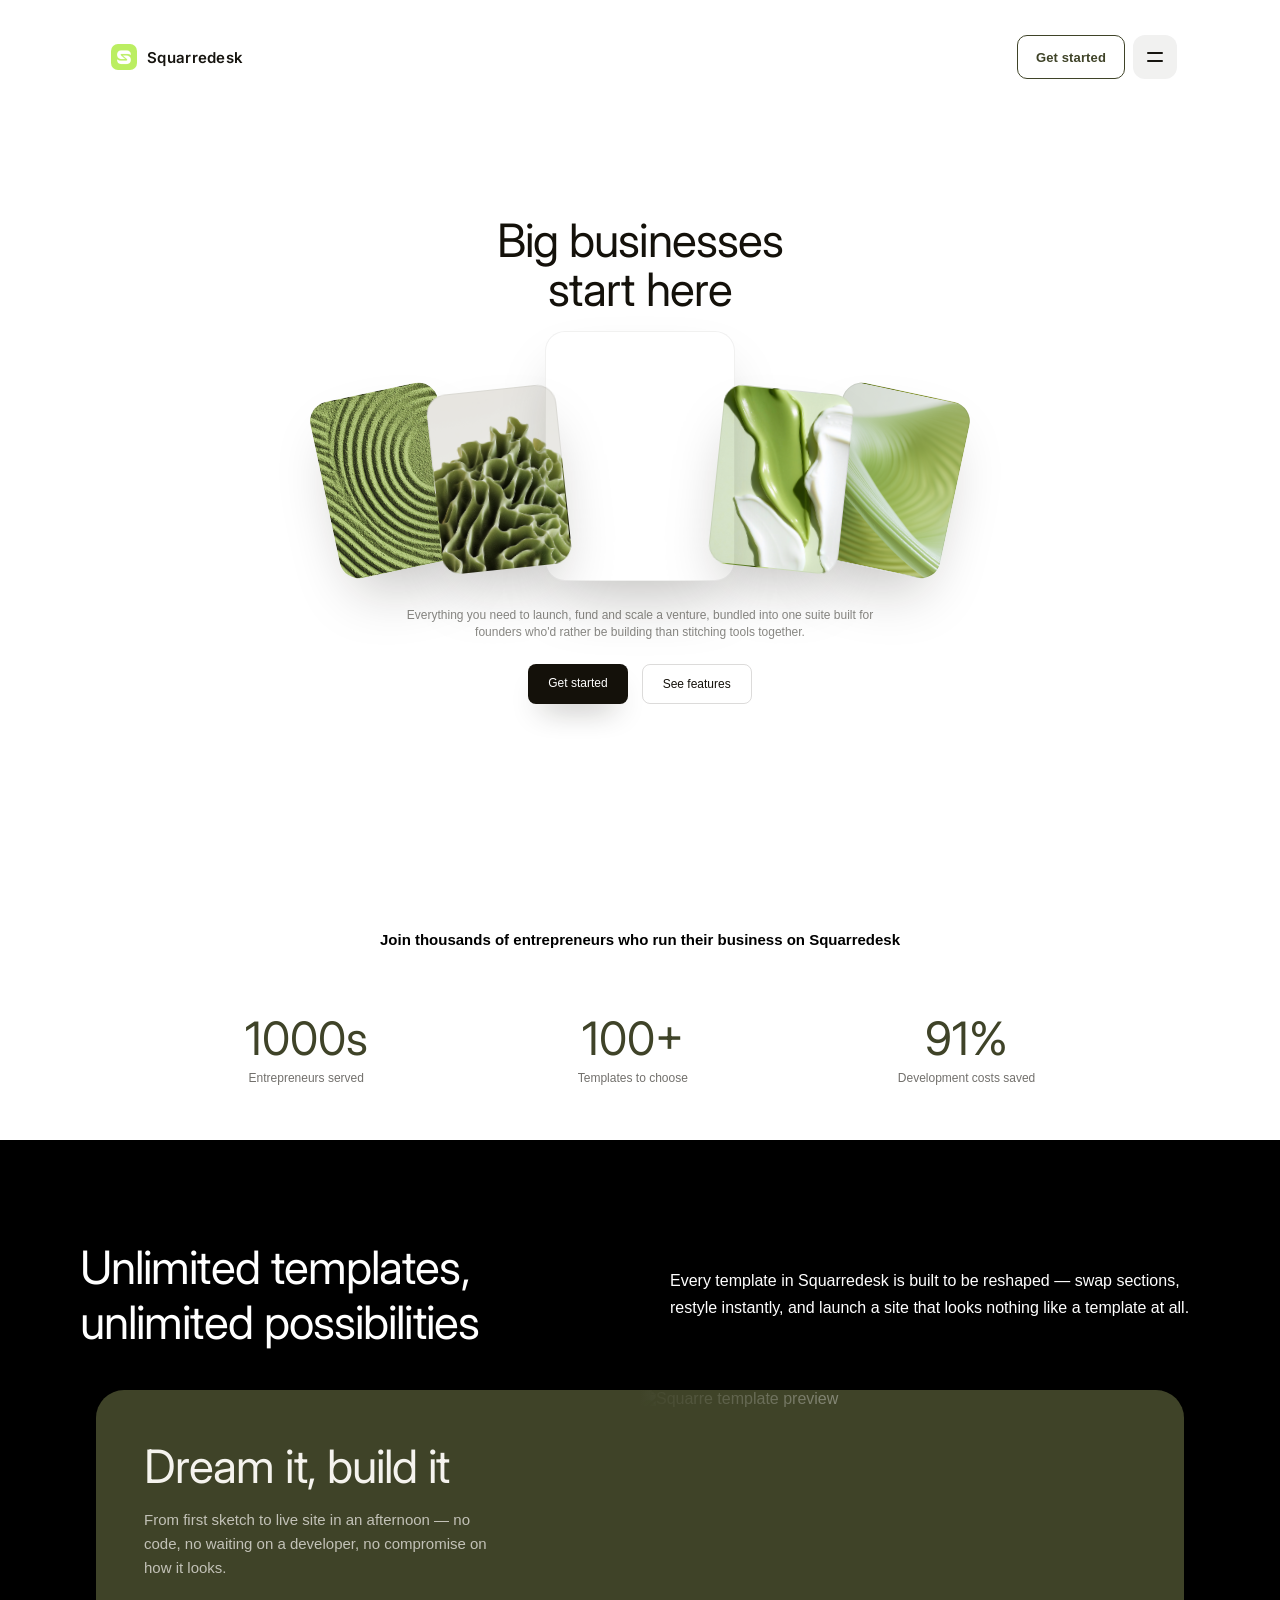
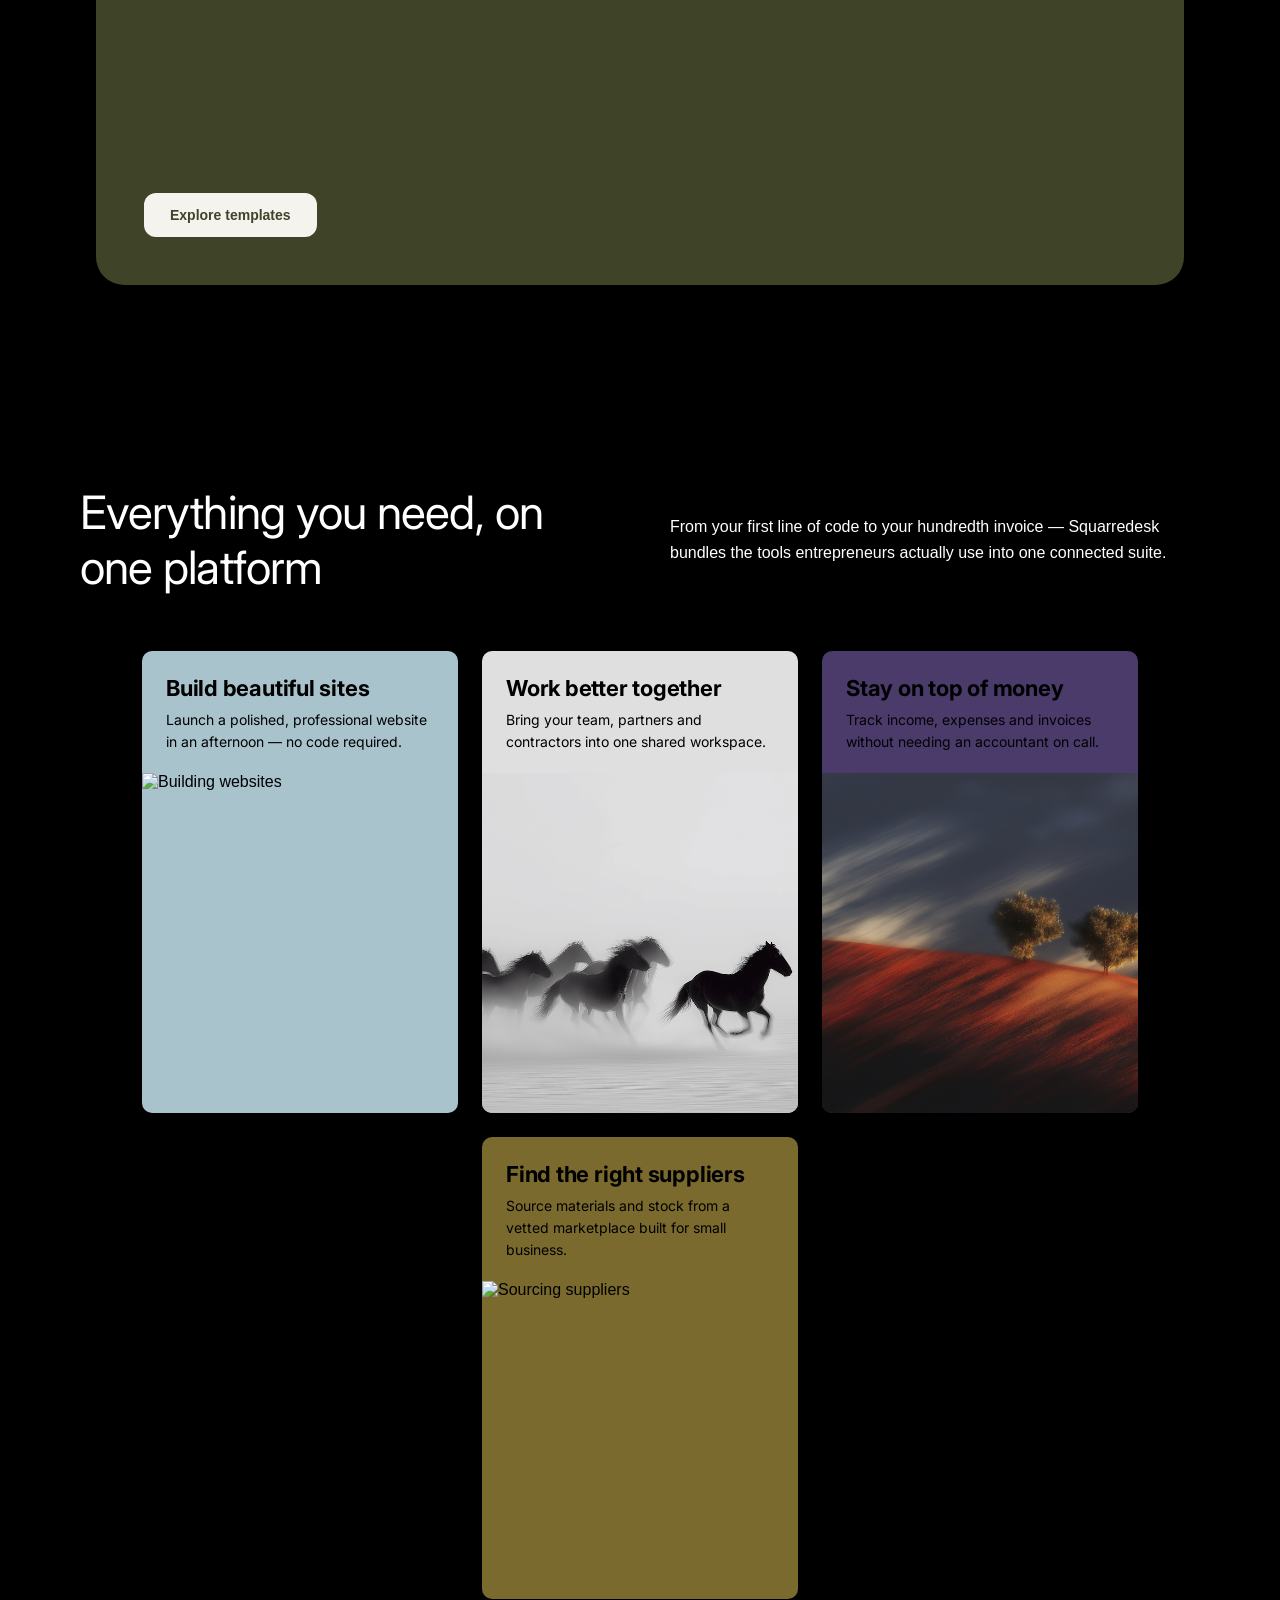
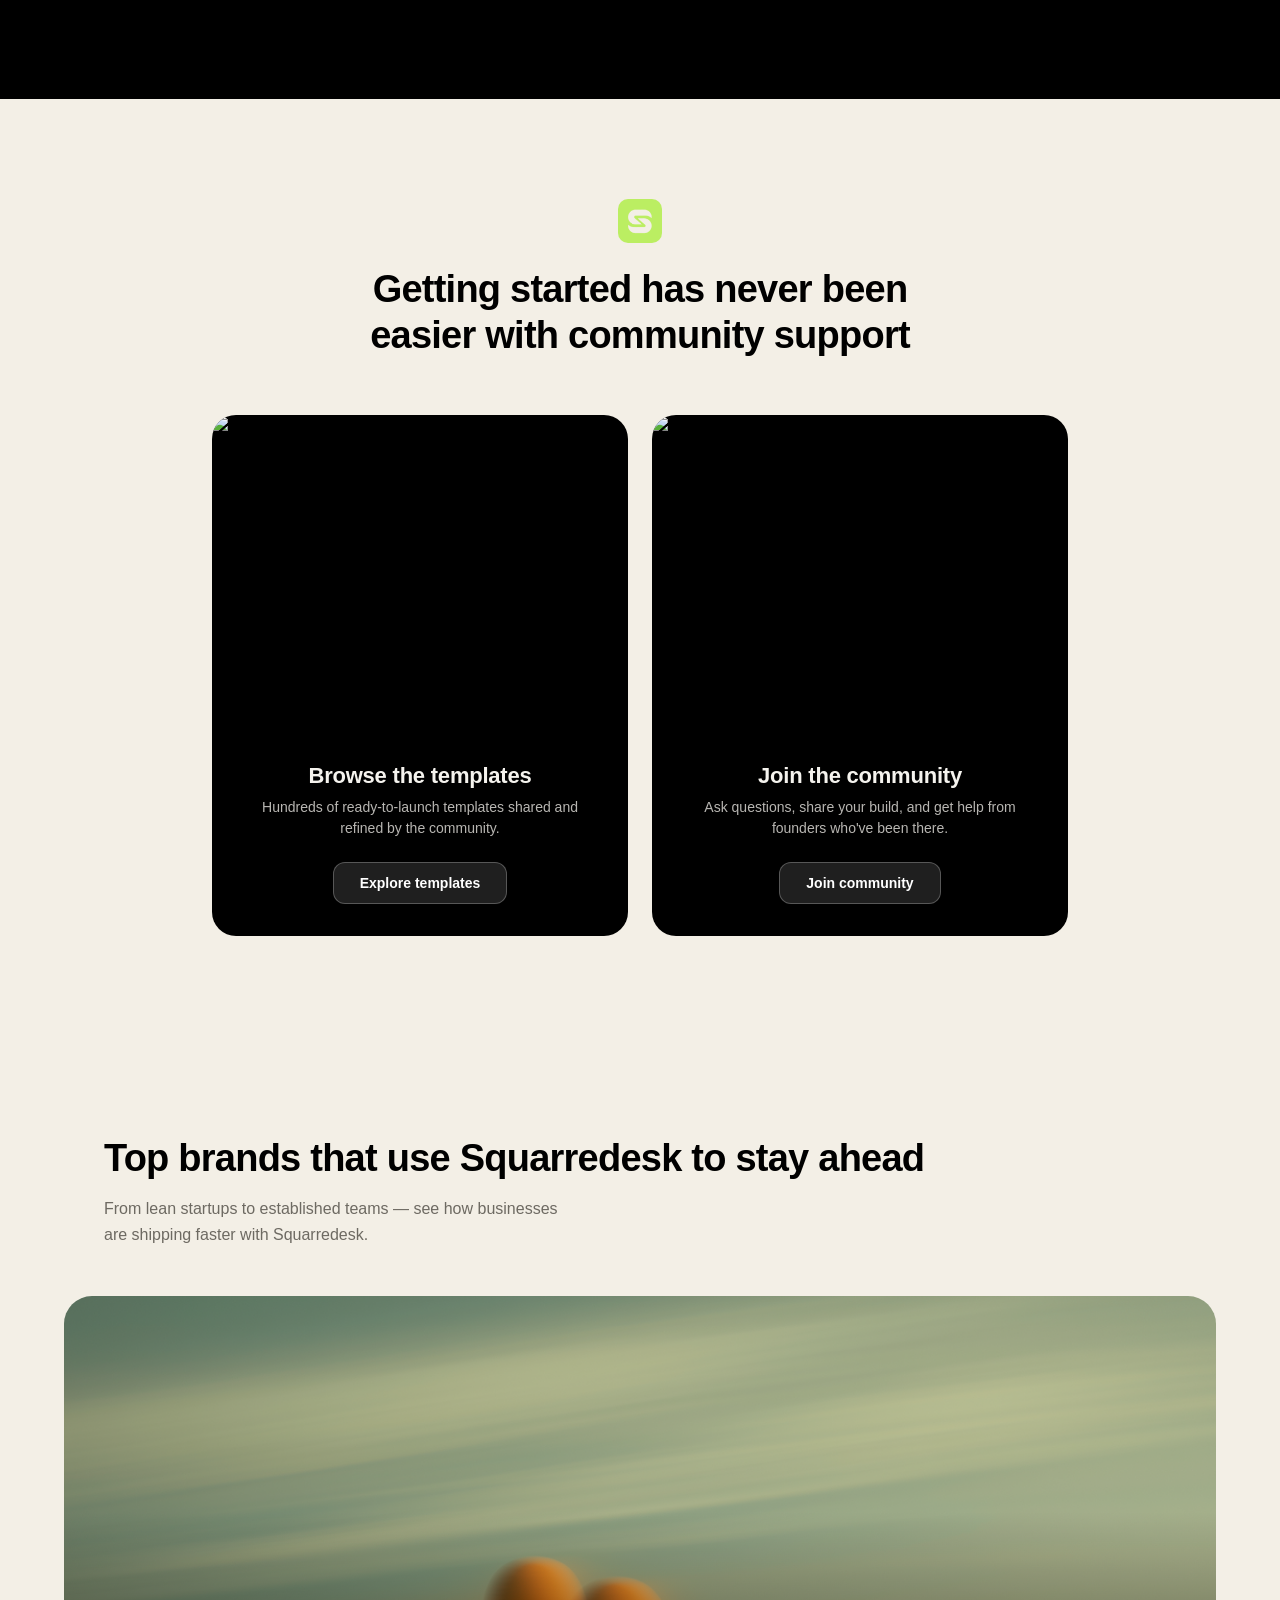
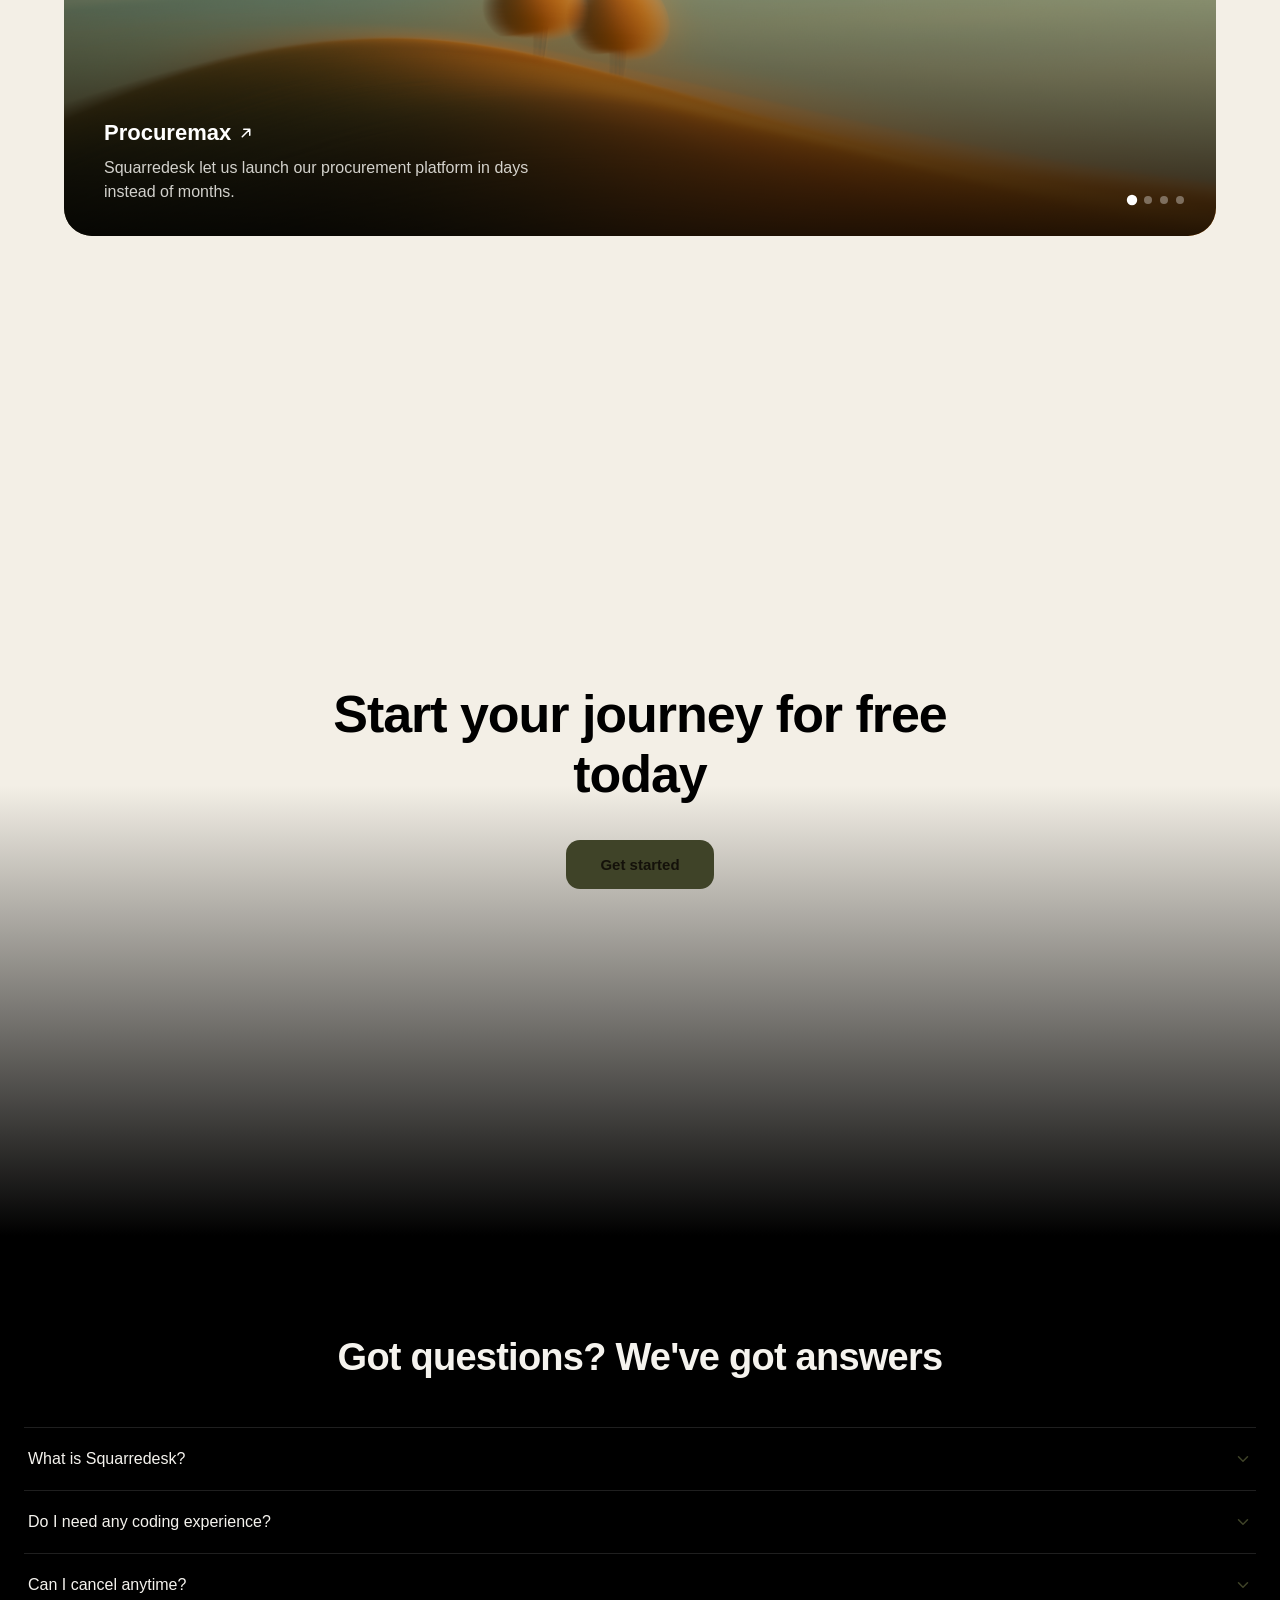
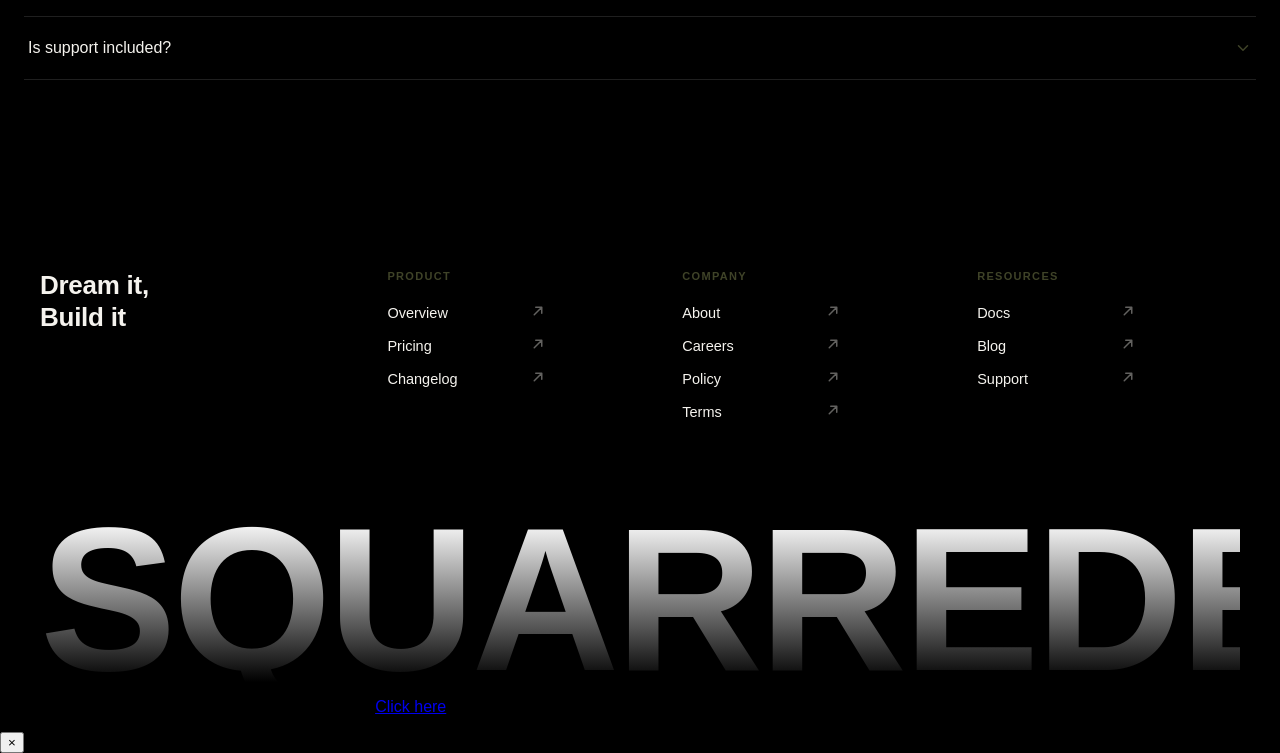
==== commit fceda2c2: "Warning banner" ====
--- a/index.html
+++ b/index.html
@@ -35,27 +35,72 @@
           <div class="cn-col" style="background-image:url('assets/horses.png')">
             <div class="cn-col-inner">
               <div class="cn-col-label">Product</div>
-              <a class="cn-link" href="#">Overview <span class="arrow">↗</span></a>
-              <a class="cn-link" href="#">Pricing <span class="arrow">↗</span></a>
-              <a class="cn-link" href="#">Changelog <span class="arrow">↗</span></a>
+              <a class="cn-link" href="index.html">Overview 
+        <span class="arrow">
+          <svg viewBox="0 0 24 24" fill="none" class="testimonial-arrow">
+            <path d="M7 17L17 7M17 7H9M17 7V15" stroke="currentColor" stroke-width="2" stroke-linecap="round" stroke-linejoin="round"/>
+          </svg>
+        </span></a>
+              <a class="cn-link" href="https://squarre.vercel.app/#pricing">Pricing 
+        <span class="arrow">
+          <svg viewBox="0 0 24 24" fill="none" class="testimonial-arrow">
+            <path d="M7 17L17 7M17 7H9M17 7V15" stroke="currentColor" stroke-width="2" stroke-linecap="round" stroke-linejoin="round"/>
+          </svg>
+        </span></a>
+              <a class="cn-link" href="https://squarre.vercel.app/">Old Site 
+        <span class="arrow">
+          <svg viewBox="0 0 24 24" fill="none" class="testimonial-arrow">
+            <path d="M7 17L17 7M17 7H9M17 7V15" stroke="currentColor" stroke-width="2" stroke-linecap="round" stroke-linejoin="round"/>
+          </svg>
+        </span></a>
             </div>
           </div>
 
           <div class="cn-col" style="background-image:url('assets/f1.png')">
             <div class="cn-col-inner">
               <div class="cn-col-label">Company</div>
-              <a class="cn-link" href="#">About <span class="arrow">↗</span></a>
-              <a class="cn-link" href="#">Careers <span class="arrow">↗</span></a>
-              <a class="cn-link" href="#">Contact <span class="arrow">↗</span></a>
+              <a class="cn-link" href="#">About 
+        <span class="arrow">
+          <svg viewBox="0 0 24 24" fill="none" class="testimonial-arrow">
+            <path d="M7 17L17 7M17 7H9M17 7V15" stroke="currentColor" stroke-width="2" stroke-linecap="round" stroke-linejoin="round"/>
+          </svg>
+        </span></a>
+              <a class="cn-link" href="#">Careers 
+        <span class="arrow">
+          <svg viewBox="0 0 24 24" fill="none" class="testimonial-arrow">
+            <path d="M7 17L17 7M17 7H9M17 7V15" stroke="currentColor" stroke-width="2" stroke-linecap="round" stroke-linejoin="round"/>
+          </svg>
+        </span></a>
+              <a class="cn-link" href="#">Contact 
+        <span class="arrow">
+          <svg viewBox="0 0 24 24" fill="none" class="testimonial-arrow">
+            <path d="M7 17L17 7M17 7H9M17 7V15" stroke="currentColor" stroke-width="2" stroke-linecap="round" stroke-linejoin="round"/>
+          </svg>
+        </span></a>
             </div>
           </div>
 
           <div class="cn-col" style="background-image:url('assets/mountains.png')">
             <div class="cn-col-inner">
               <div class="cn-col-label">Resources</div>
-              <a class="cn-link" href="#">Docs <span class="arrow">↗</span></a>
-              <a class="cn-link" href="#">Blog <span class="arrow">↗</span></a>
-              <a class="cn-link" href="#">Support <span class="arrow">↗</span></a>
+              <a class="cn-link" href="#">Docs 
+        <span class="arrow">
+          <svg viewBox="0 0 24 24" fill="none" class="testimonial-arrow">
+            <path d="M7 17L17 7M17 7H9M17 7V15" stroke="currentColor" stroke-width="2" stroke-linecap="round" stroke-linejoin="round"/>
+          </svg>
+        </span></a>
+              <a class="cn-link" href="#">Blog 
+        <span class="arrow">
+          <svg viewBox="0 0 24 24" fill="none" class="testimonial-arrow">
+            <path d="M7 17L17 7M17 7H9M17 7V15" stroke="currentColor" stroke-width="2" stroke-linecap="round" stroke-linejoin="round"/>
+          </svg>
+        </span></a>
+              <a class="cn-link" href="#">Support 
+        <span class="arrow">
+          <svg viewBox="0 0 24 24" fill="none" class="testimonial-arrow">
+            <path d="M7 17L17 7M17 7H9M17 7V15" stroke="currentColor" stroke-width="2" stroke-linecap="round" stroke-linejoin="round"/>
+          </svg>
+        </span></a>
             </div>
           </div>
         </div>
@@ -415,6 +460,14 @@
   <div class="footer-wordmark">SQUARREDESK</div>
 </footer>
 
+  <div class="dev-banner" id="devBanner">
+  <p class="dev-banner-text">
+    You're viewing our new site, still under development.
+    <a href="https://squarre.vercel.app" class="dev-banner-link">Click here</a> to return to the old site.
+  </p>
+  <button class="dev-banner-close" id="devBannerClose" aria-label="Dismiss">&times;</button>
+  </div>
+  
 <script>
   const nav = document.getElementById('cardNav');
   const toggle = document.getElementById('cnToggle');
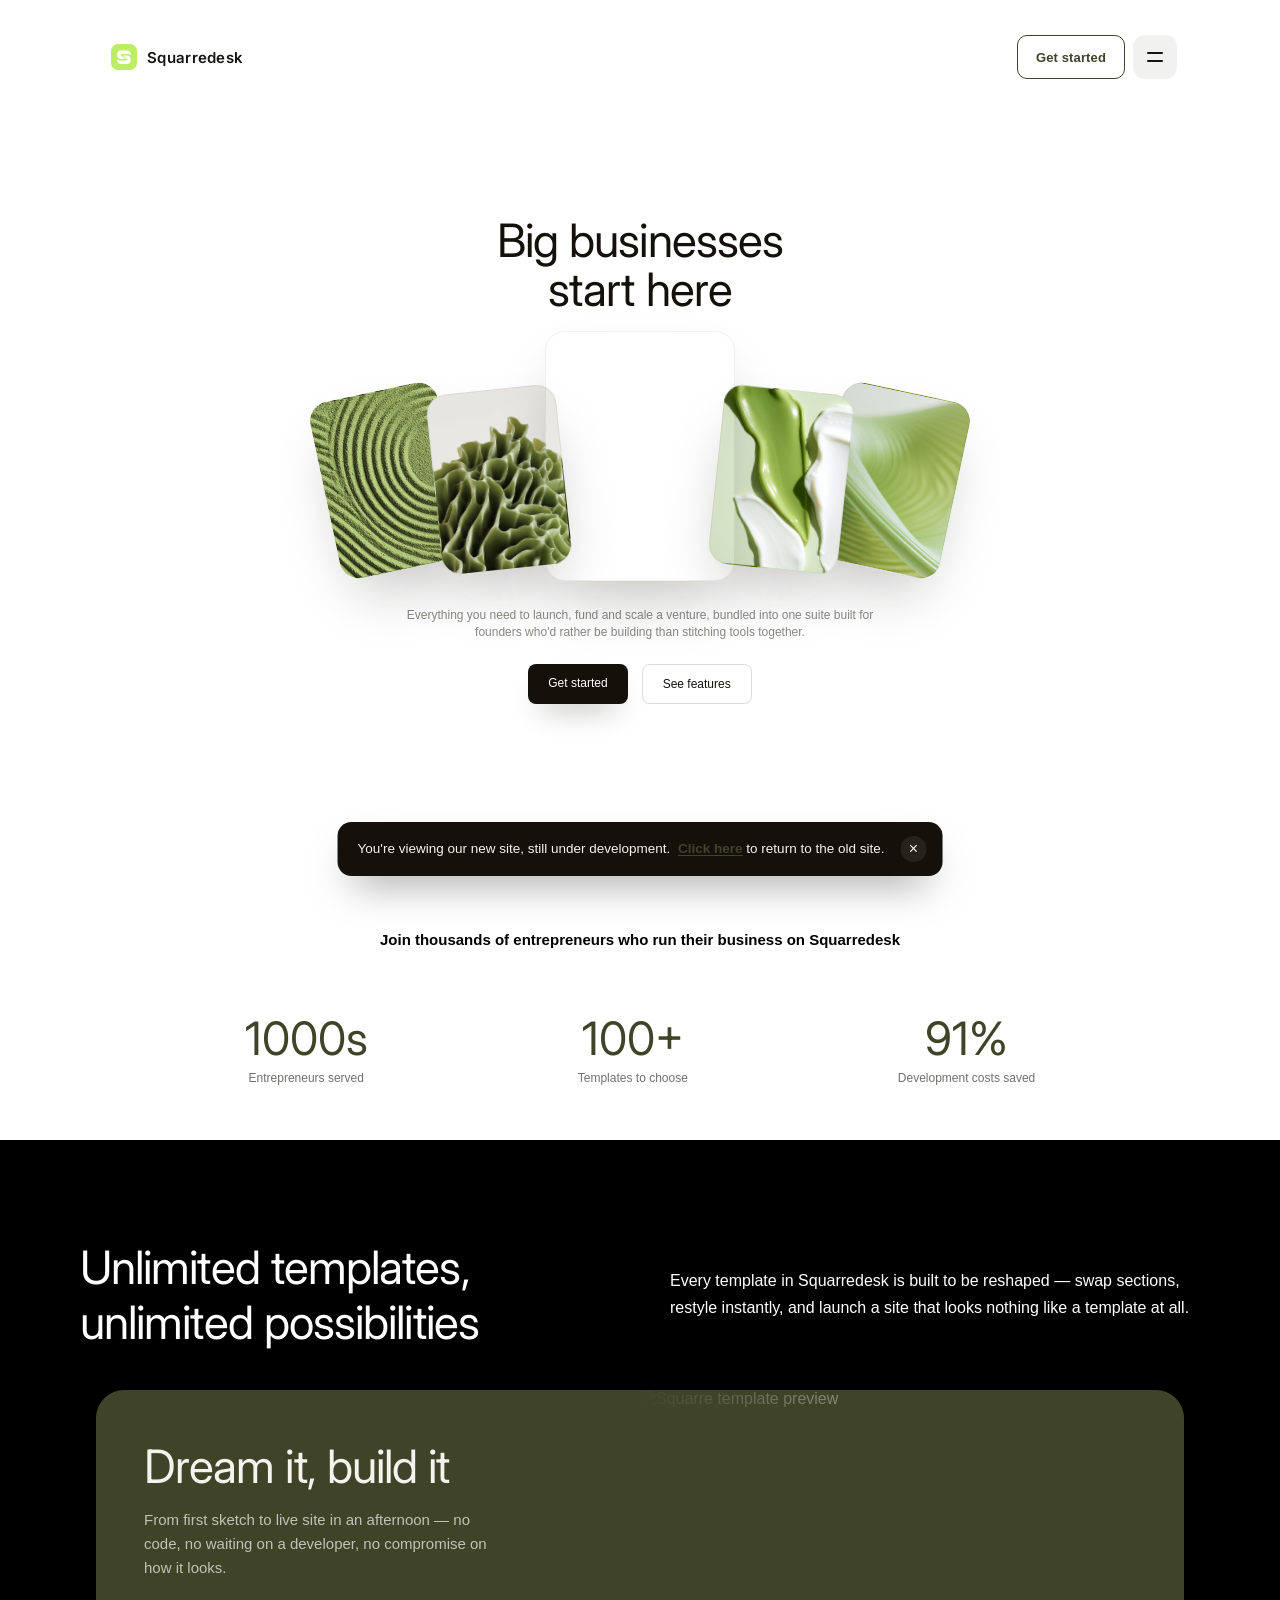
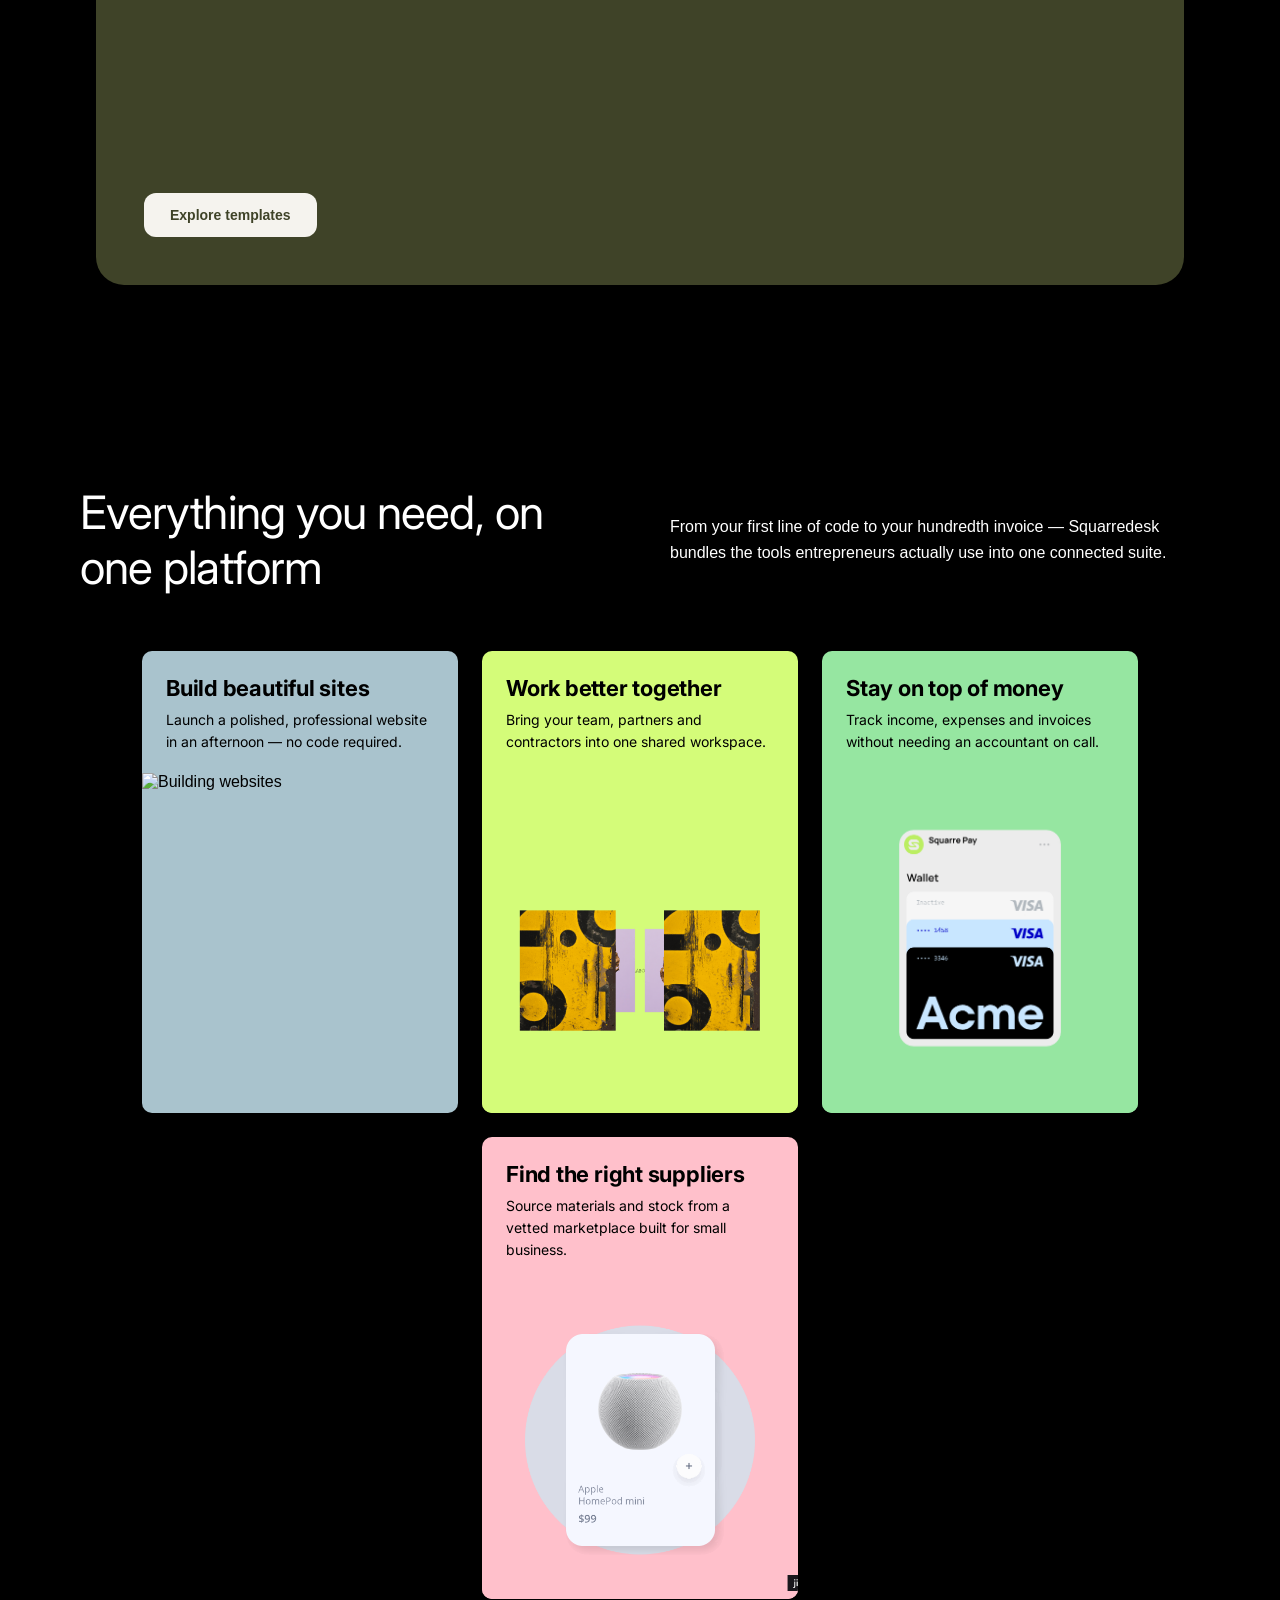
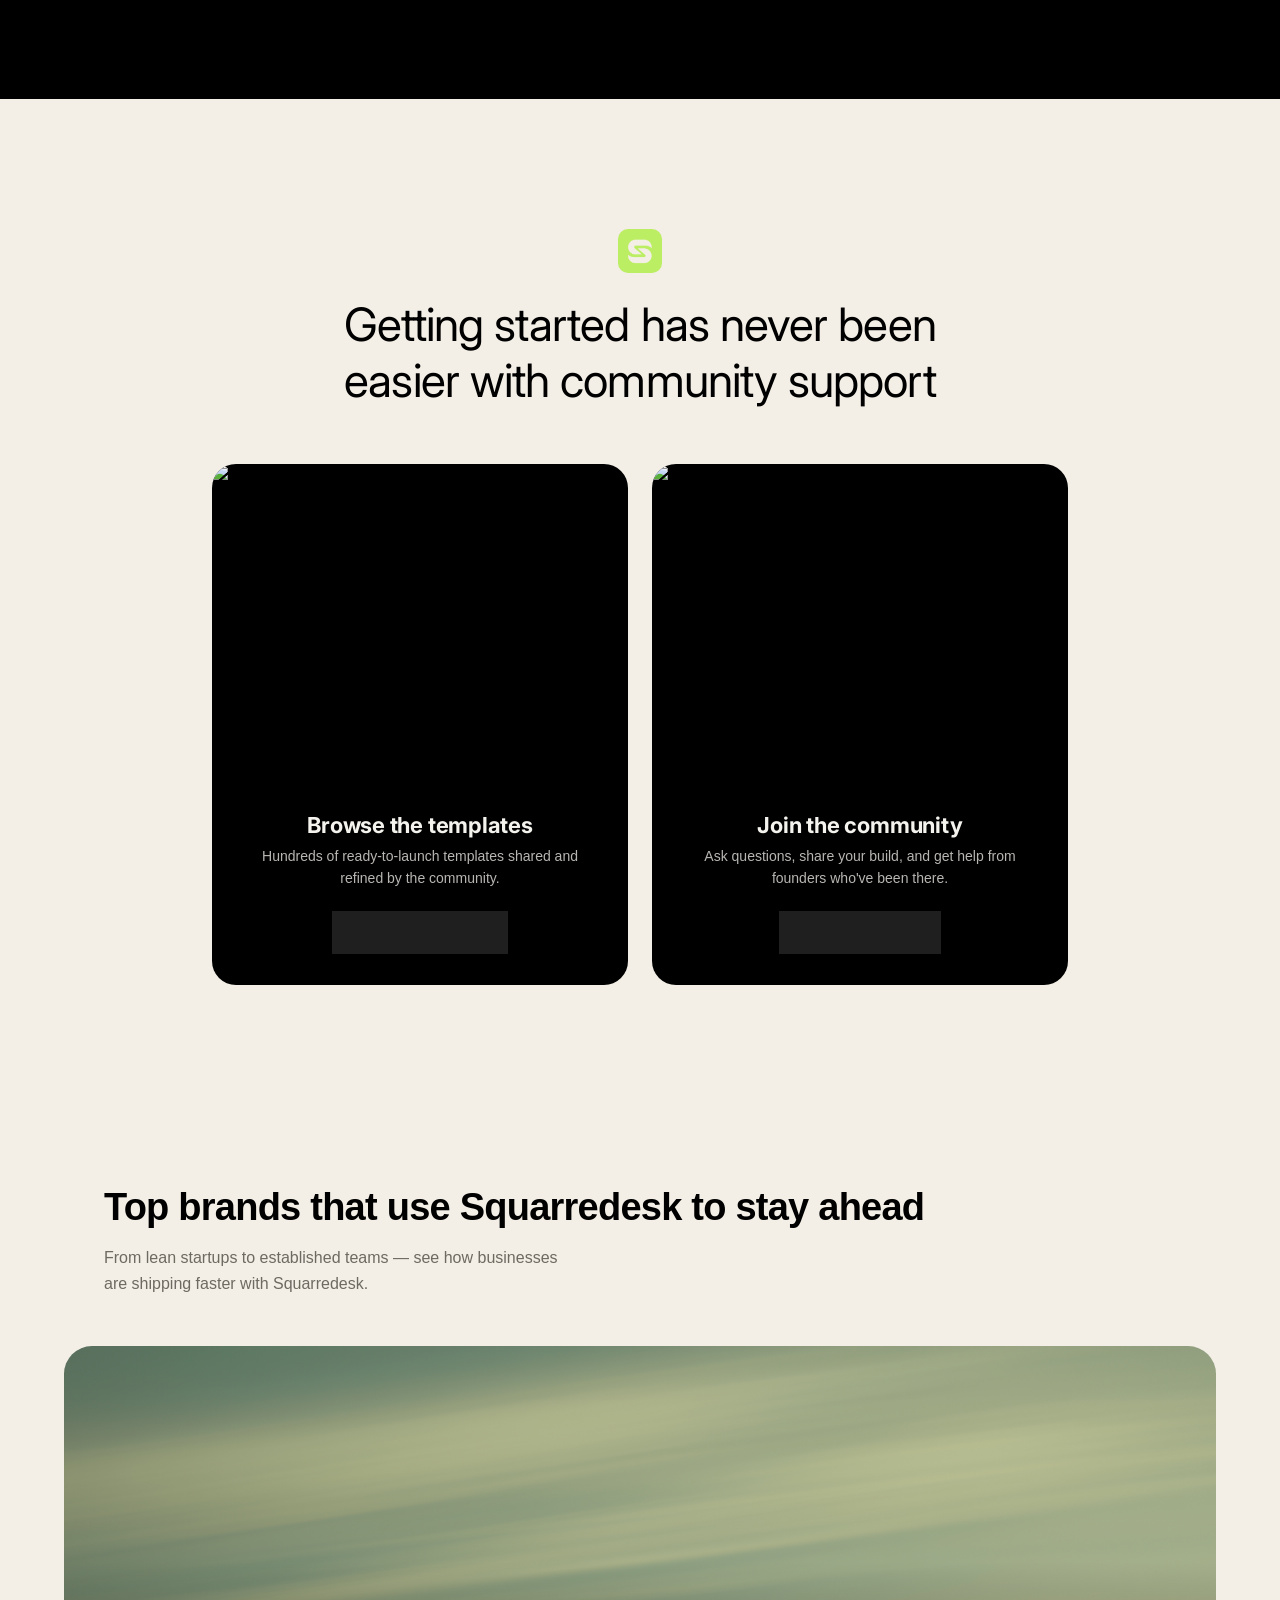
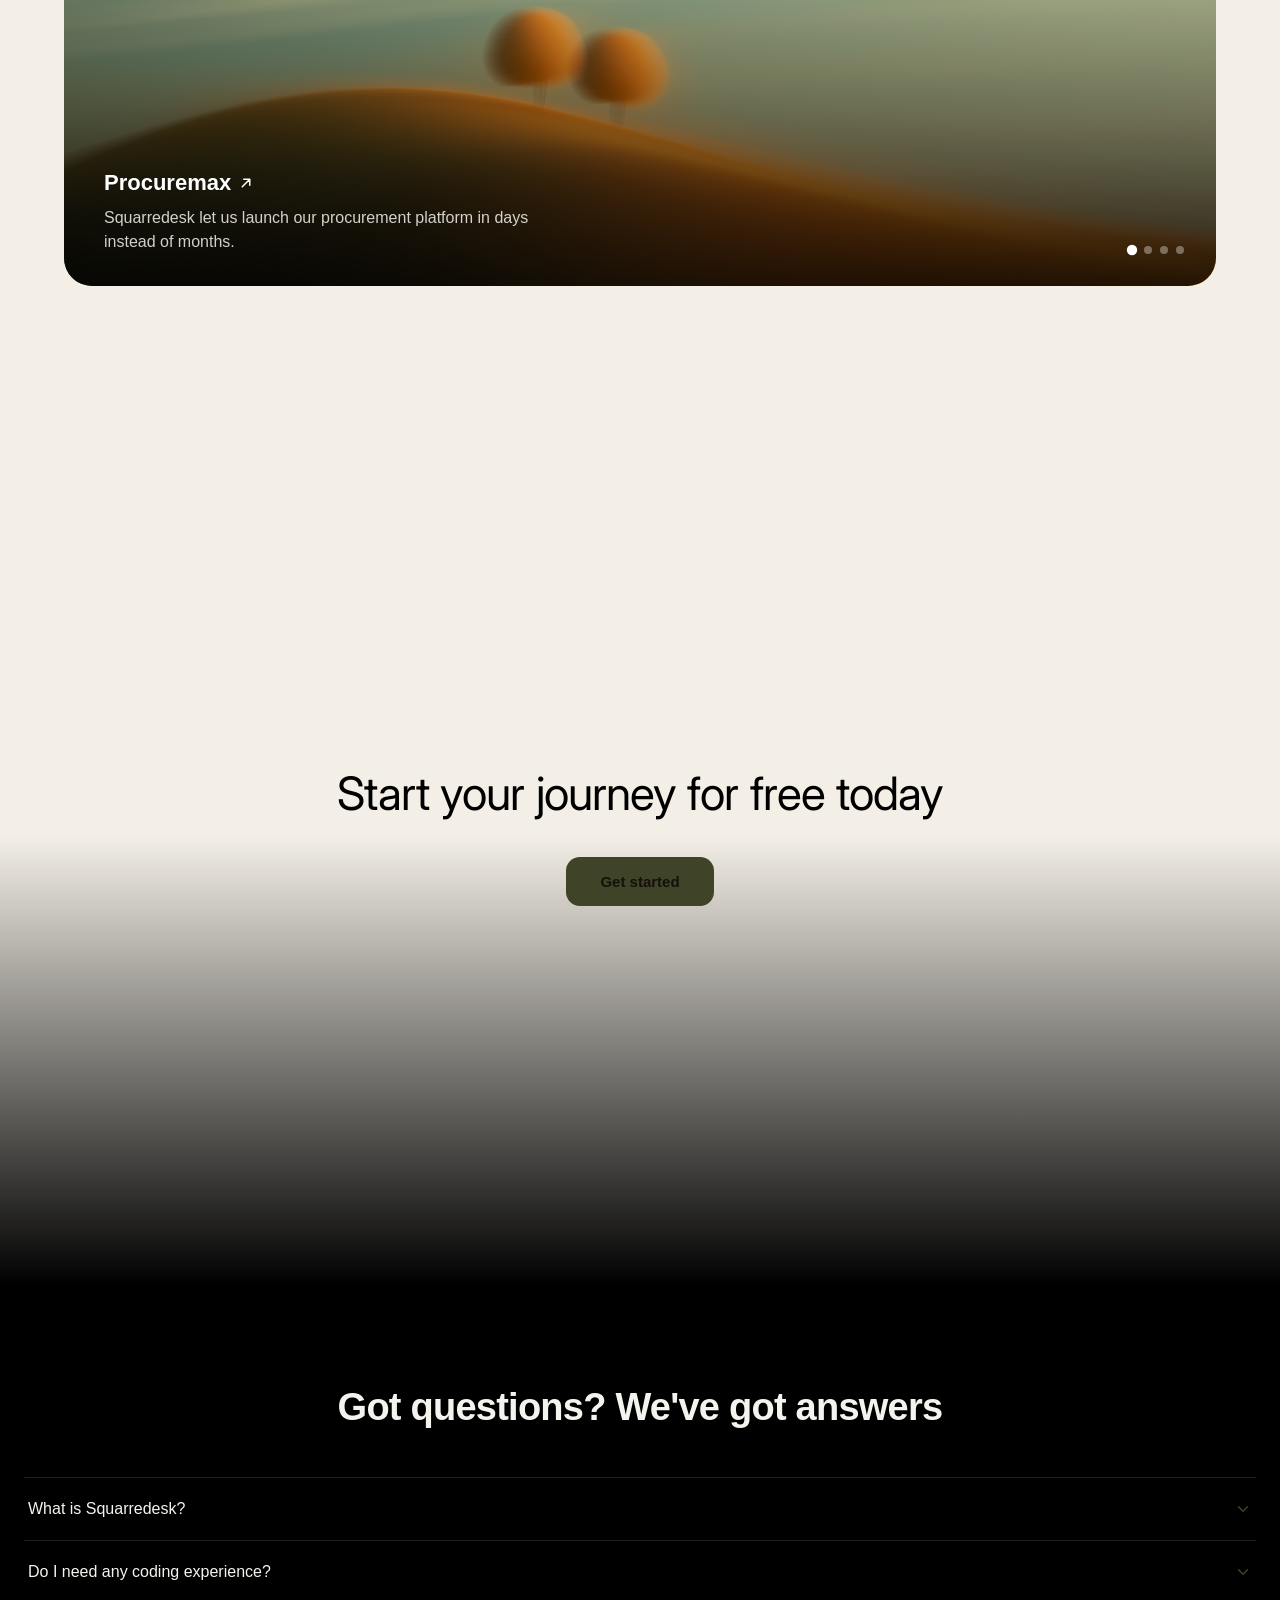
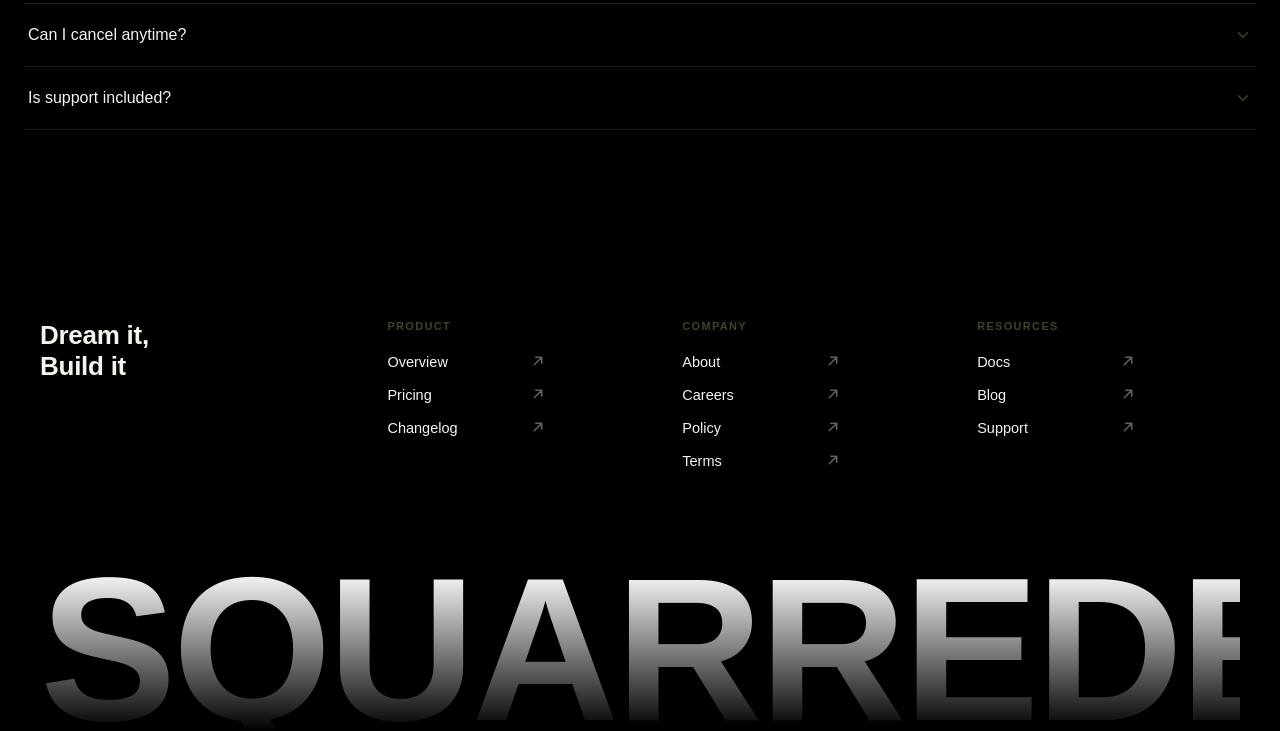
==== commit 6e432b2a: "Updated graphics on first half" ====
--- a/index.html
+++ b/index.html
@@ -181,28 +181,28 @@
       <img src="assets/showcase.gif" alt="Building websites" class="platform-card-image">
     </div>
 
-    <div class="platform-card" style="background:#dfdfdf">
+    <div class="platform-card" style="background:#d4fc79">
       <div class="platform-card-text">
         <h3 class="platform-card-title">Work better together</h3>
         <p class="platform-card-desc">Bring your team, partners and contractors into one shared workspace.</p>
       </div>
-      <img src="assets/horses.png" alt="Collaborating with others" class="platform-card-image">
-    </div>
-
-    <div class="platform-card" style="background:#4a3b6b">
+      <img src="assets/collaborate.gif" alt="Collaborating with others" class="platform-card-image">
+    </div>
+
+    <div class="platform-card" style="background:#96e6a1">
       <div class="platform-card-text">
         <h3 class="platform-card-title">Stay on top of money</h3>
         <p class="platform-card-desc">Track income, expenses and invoices without needing an accountant on call.</p>
       </div>
-      <img src="assets/navback3.png" alt="Managing finances" class="platform-card-image">
-    </div>
-
-    <div class="platform-card" style="background:#7a6a2e">
+      <img src="assets/payments.gif" alt="Managing finances" class="platform-card-image">
+    </div>
+
+    <div class="platform-card" style="background:#ffc0cb">
       <div class="platform-card-text">
         <h3 class="platform-card-title">Find the right suppliers</h3>
         <p class="platform-card-desc">Source materials and stock from a vetted marketplace built for small business.</p>
       </div>
-      <img src="assets/templates.gif" alt="Sourcing suppliers" class="platform-card-image">
+      <img src="assets/suppliers.gif" alt="Sourcing suppliers" class="platform-card-image">
     </div>
   </div>
 </section>
--- a/css/index.css
+++ b/css/index.css
@@ -731,12 +731,13 @@
   border-radius: 10px;
   object-fit: cover;
   margin-bottom: 24px;
+  margin-top: 30px;
 }
 
 .community-title{
-  font-family: var(--font-heading);
-  font-size: clamp(28px, 3.6vw, 38px);
-  font-weight: 700;
+  font-family: "Inter", sans-serif;
+    font-weight: 400;
+    font-size: var(--titles);
   letter-spacing: -0.02em;
   line-height: 1.2;
   max-width: 640px;
@@ -775,7 +776,7 @@
 }
 
 .community-card-title{
-  font-family: var(--font-heading);
+  font-family: "Inter", sans-serif;
   font-size: 22px;
   font-weight: 700;
   letter-spacing: -0.01em;
@@ -970,9 +971,9 @@
 }
 
 .final-cta-title{
-  font-family: var(--font-heading);
-  font-size: clamp(32px, 5vw, 52px);
-  font-weight: 700;
+  font-family: "Inter", sans-serif;
+    font-weight: 400;
+    font-size: var(--titles);
   letter-spacing: -0.02em;
   color: #000;
   margin: 0;
@@ -1159,4 +1160,63 @@
   }
   .footer-link .arrow{ margin-left: 8px; }
   .footer-wordmark{ font-size: 20vw; }
-}+}
+
+.dev-banner{
+  position: fixed;
+  left: 50%;
+  bottom: 24px;
+  transform: translateX(-50%);
+  z-index: 200;
+  display: flex;
+  align-items: center;
+  gap: 16px;
+  max-width: calc(100% - 32px);
+  background: #14110a;
+  color: #f5f3ee;
+  padding: 14px 16px 14px 20px;
+  border-radius: 14px;
+  box-shadow: 0 20px 40px -16px rgba(0,0,0,0.5);
+  font-family: var(--font-body);
+}
+
+.dev-banner-text{
+  margin: 0;
+  font-size: 13.5px;
+  line-height: 1.5;
+}
+
+.dev-banner-link{
+  color: var(--gold);
+  font-weight: 600;
+  text-decoration: underline;
+  text-underline-offset: 2px;
+  margin-left: 4px;
+}
+.dev-banner-link:hover{ color: #e2c07f; }
+
+.dev-banner-close{
+  appearance: none;
+  border: none;
+  background: rgba(255,255,255,0.08);
+  color: #f5f3ee;
+  width: 26px;
+  height: 26px;
+  border-radius: 50%;
+  font-size: 16px;
+  line-height: 1;
+  cursor: pointer;
+  flex-shrink: 0;
+  transition: background 0.25s var(--ease);
+}
+.dev-banner-close:hover{ background: rgba(255,255,255,0.16); }
+
+@media (max-width: 640px){
+  .dev-banner{
+    left: 16px;
+    right: 16px;
+    bottom: 16px;
+    transform: none;
+    max-width: none;
+  }
+}
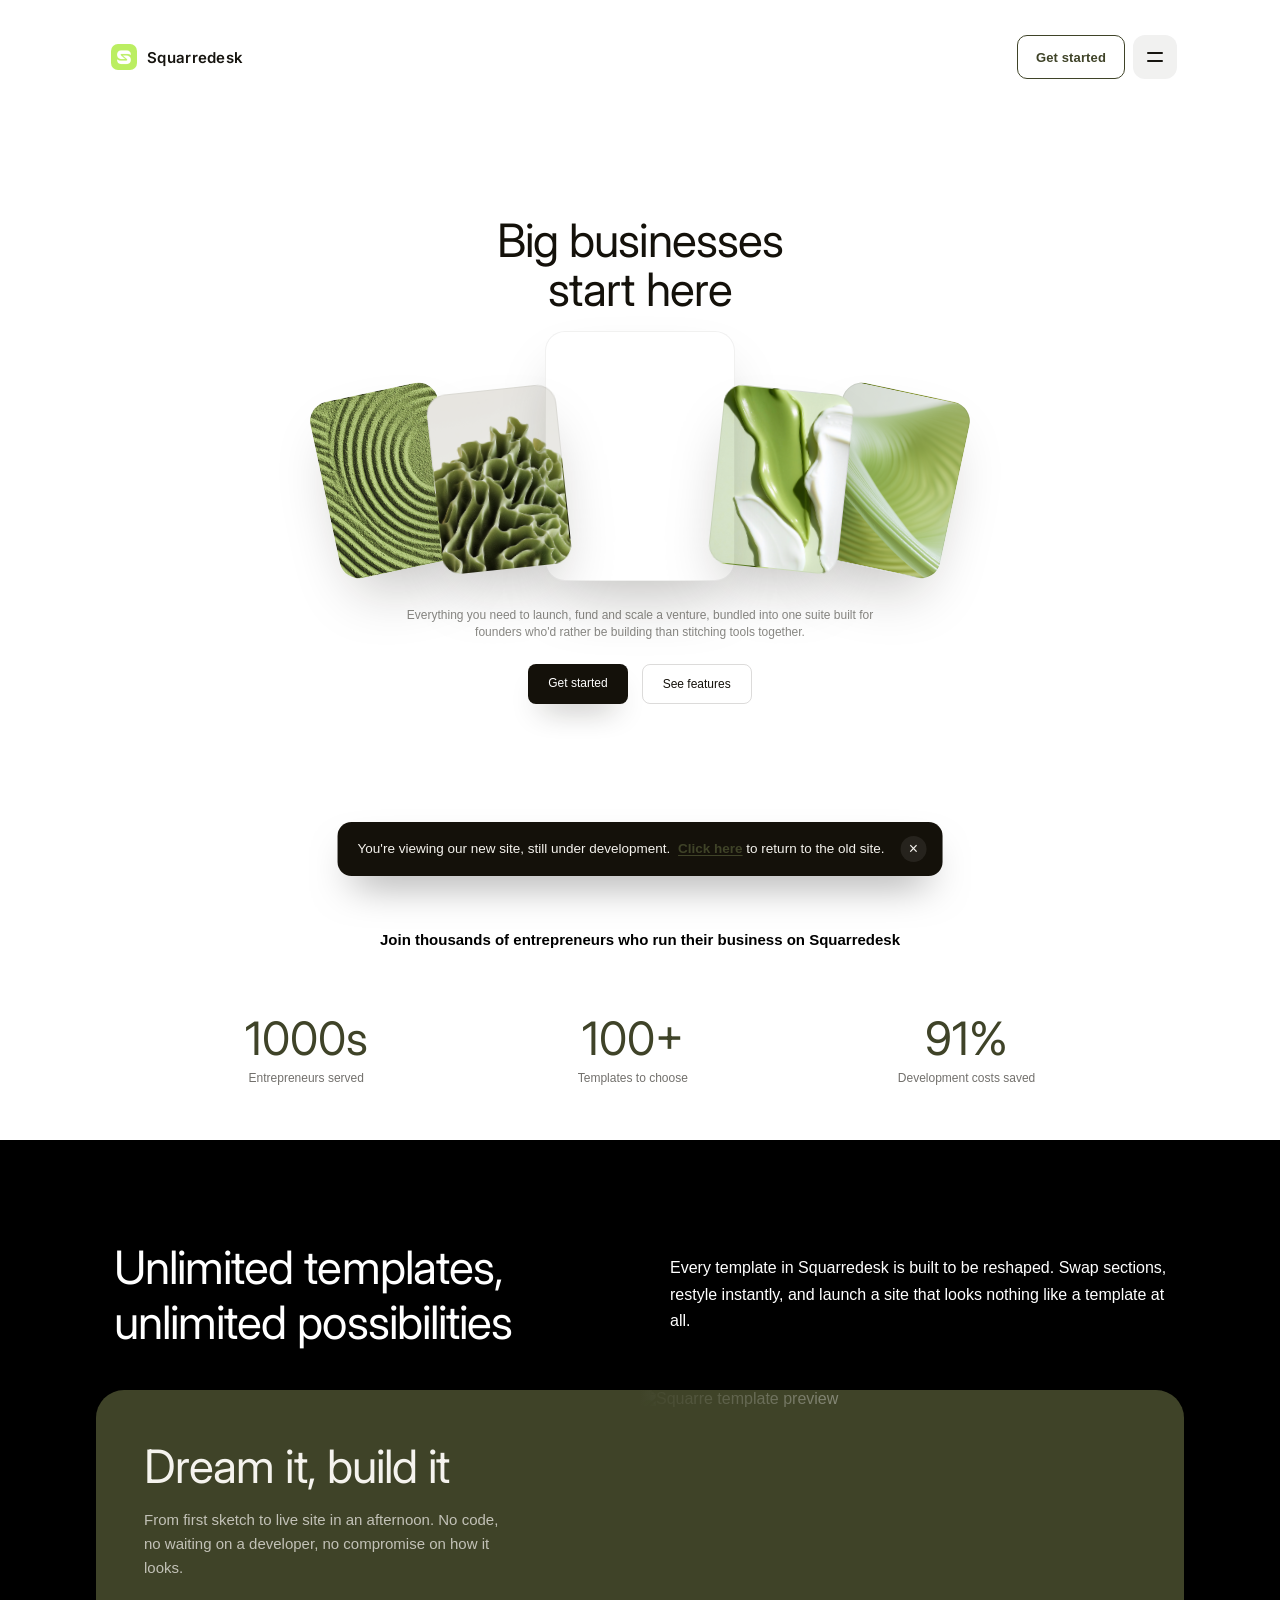
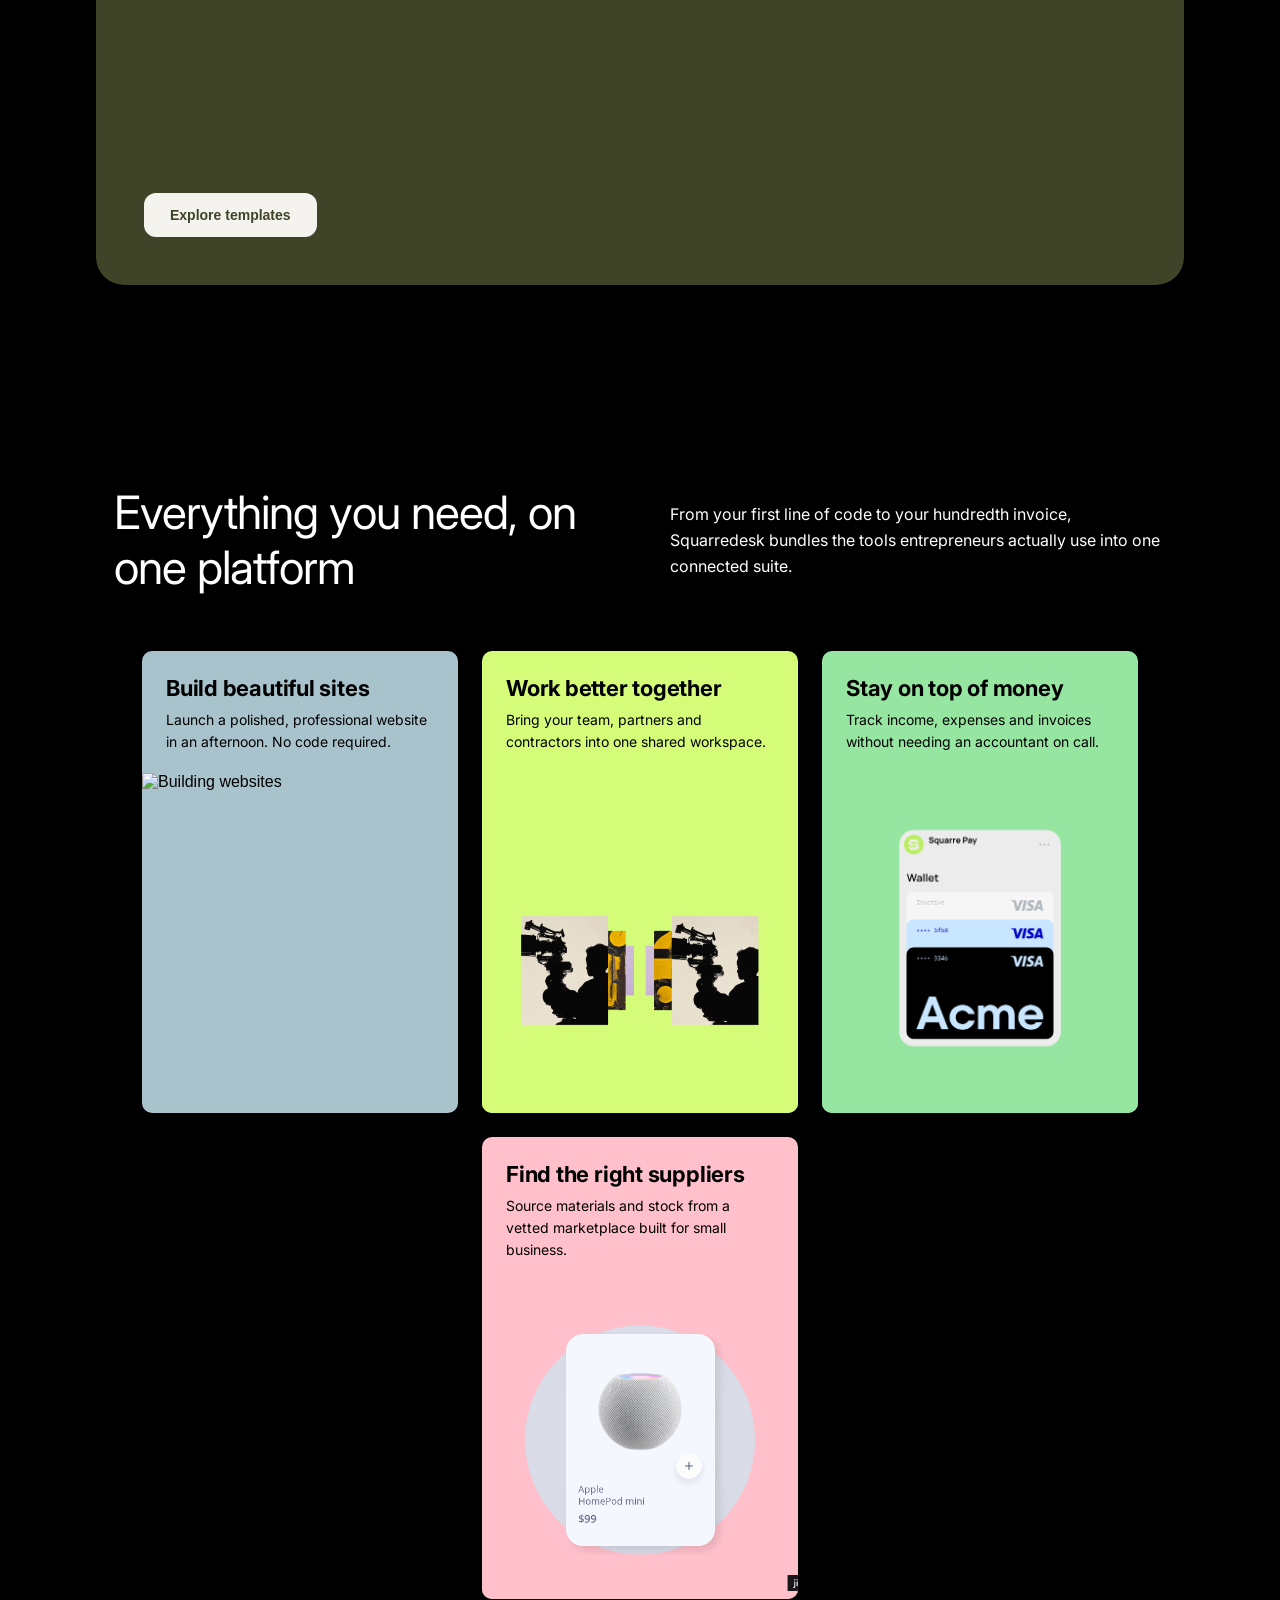
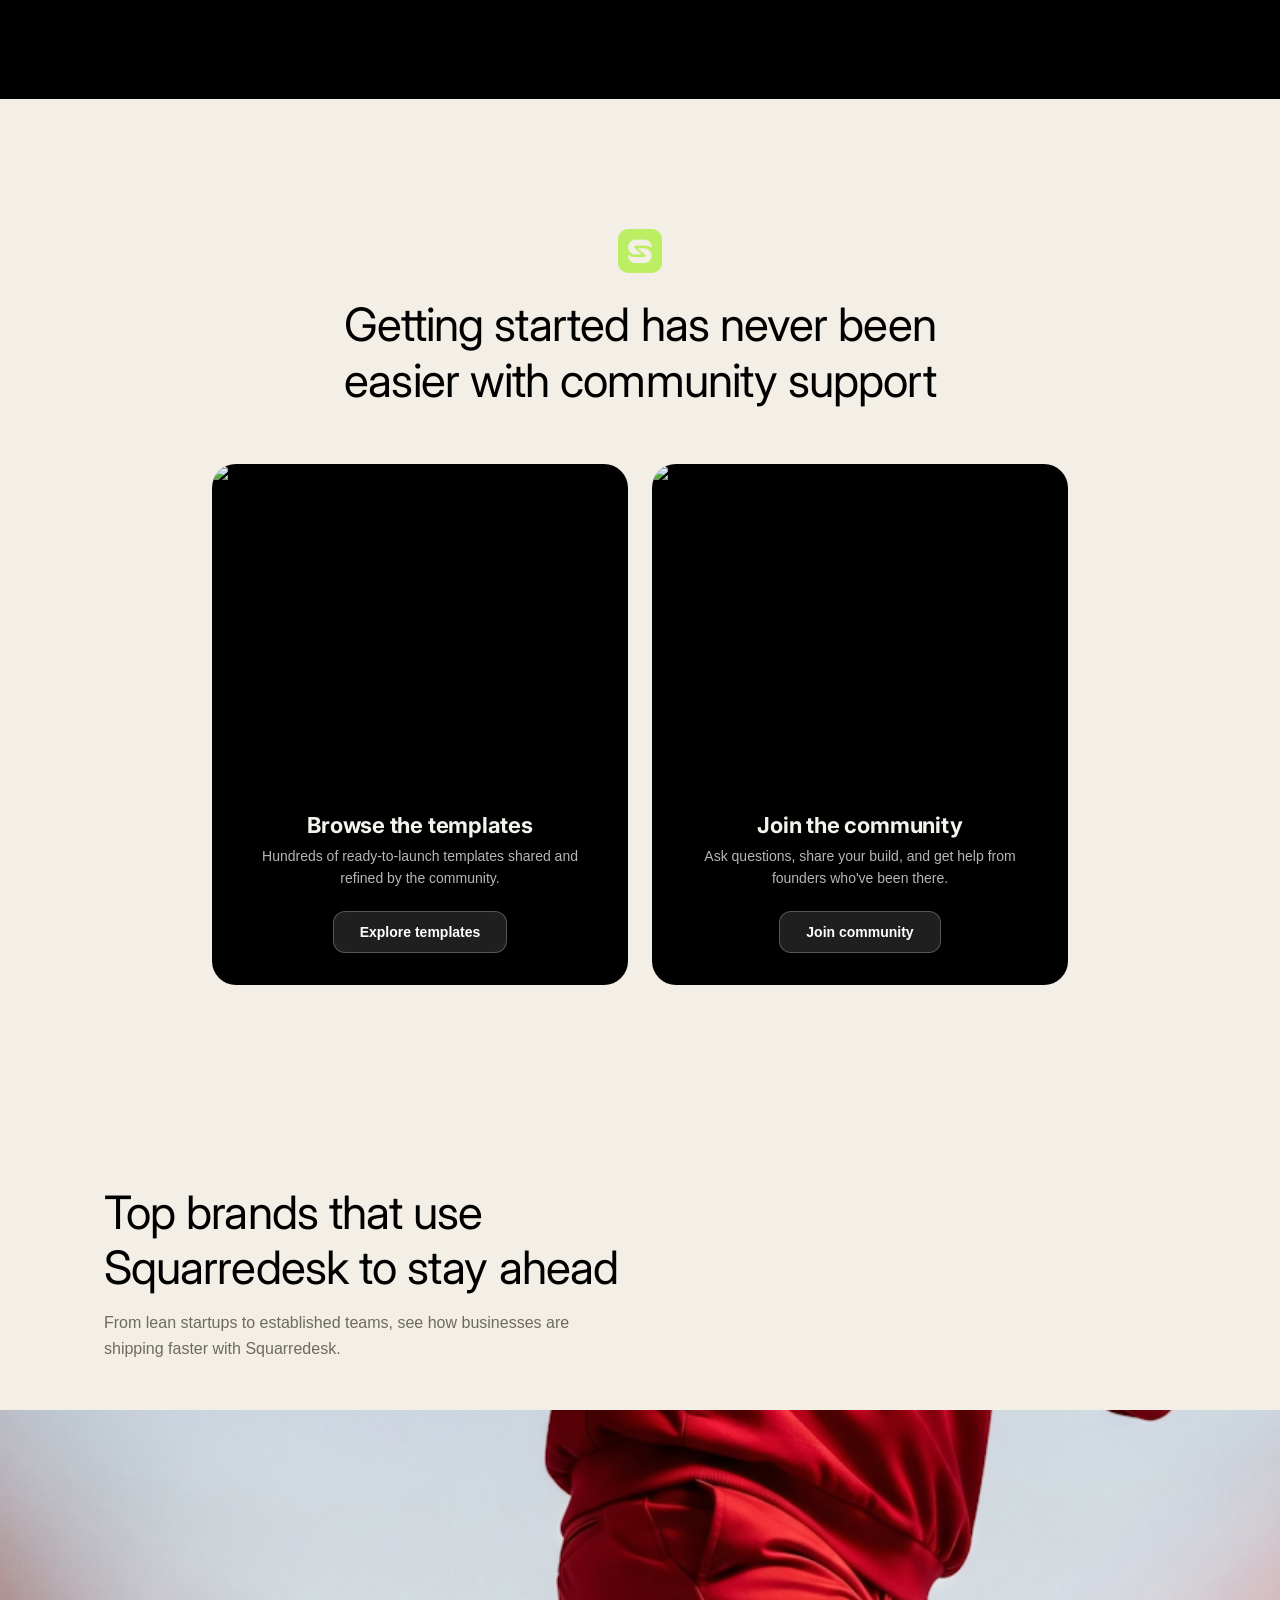
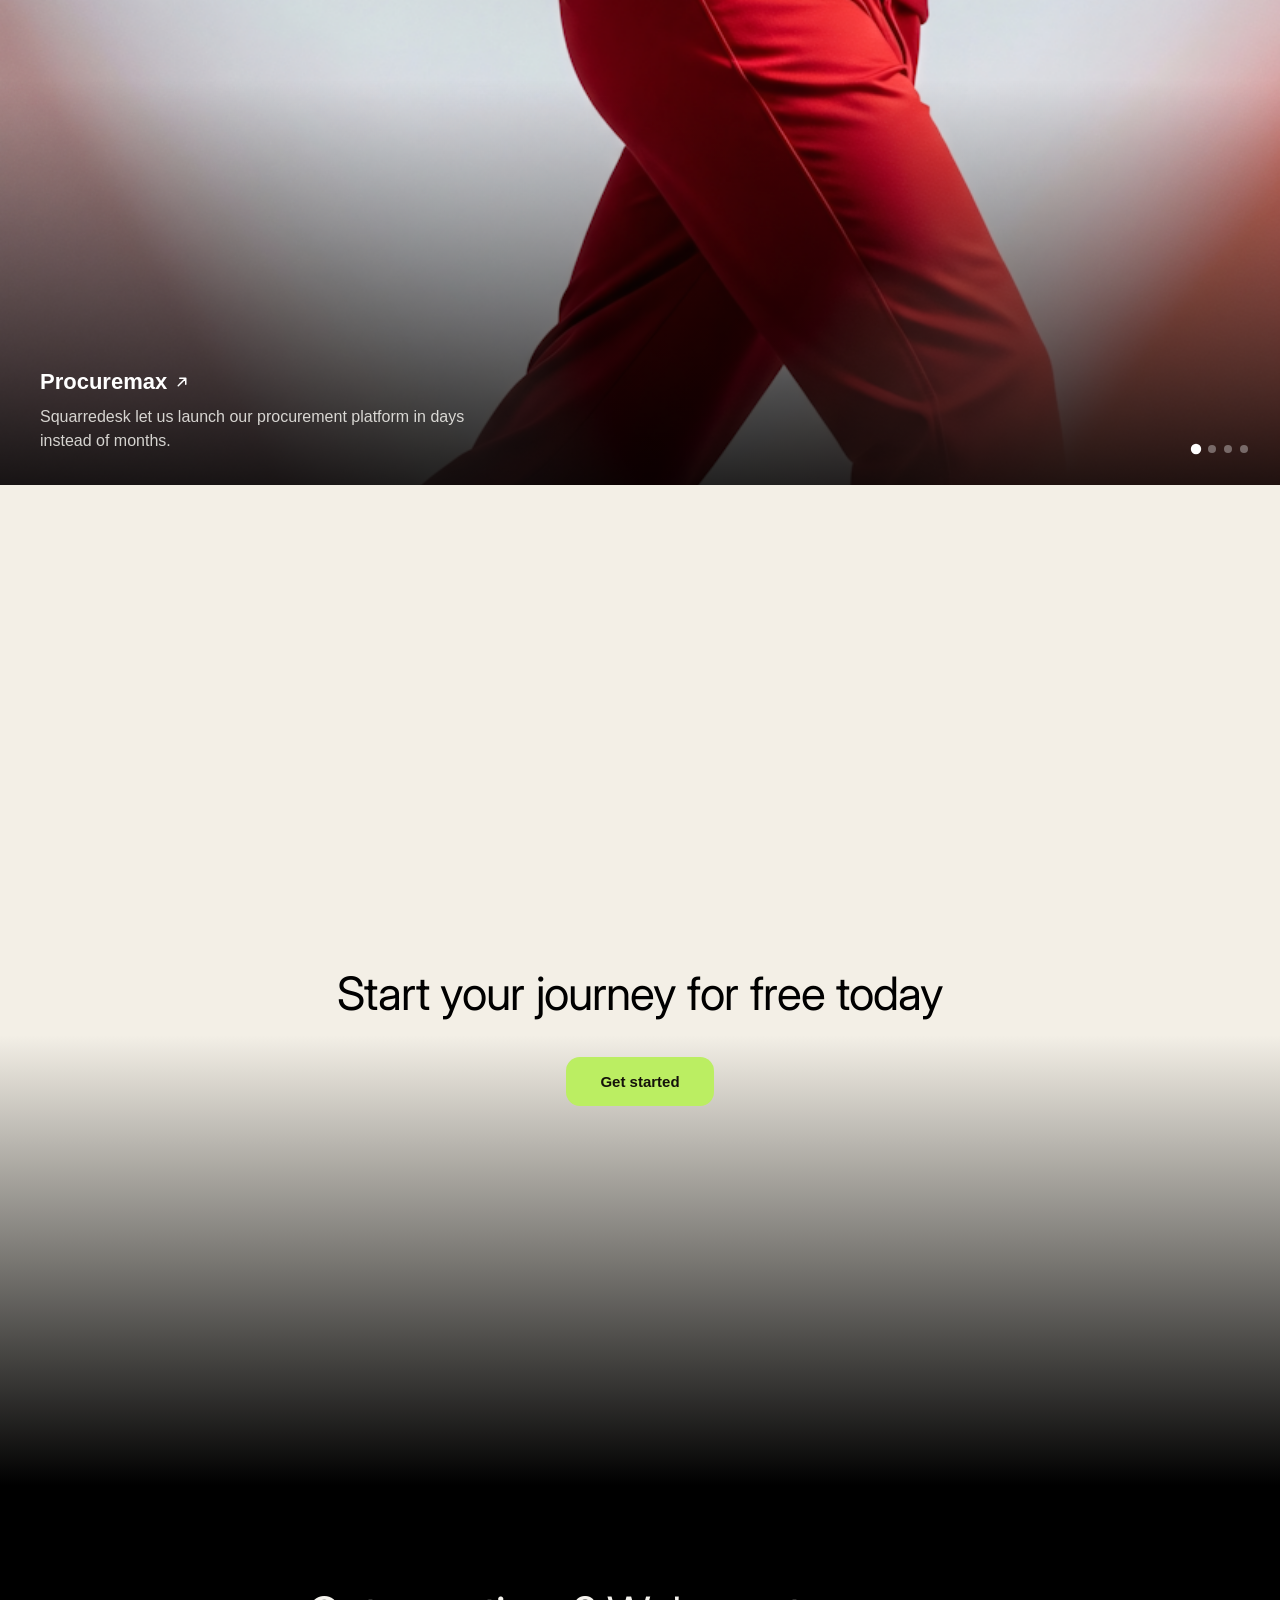
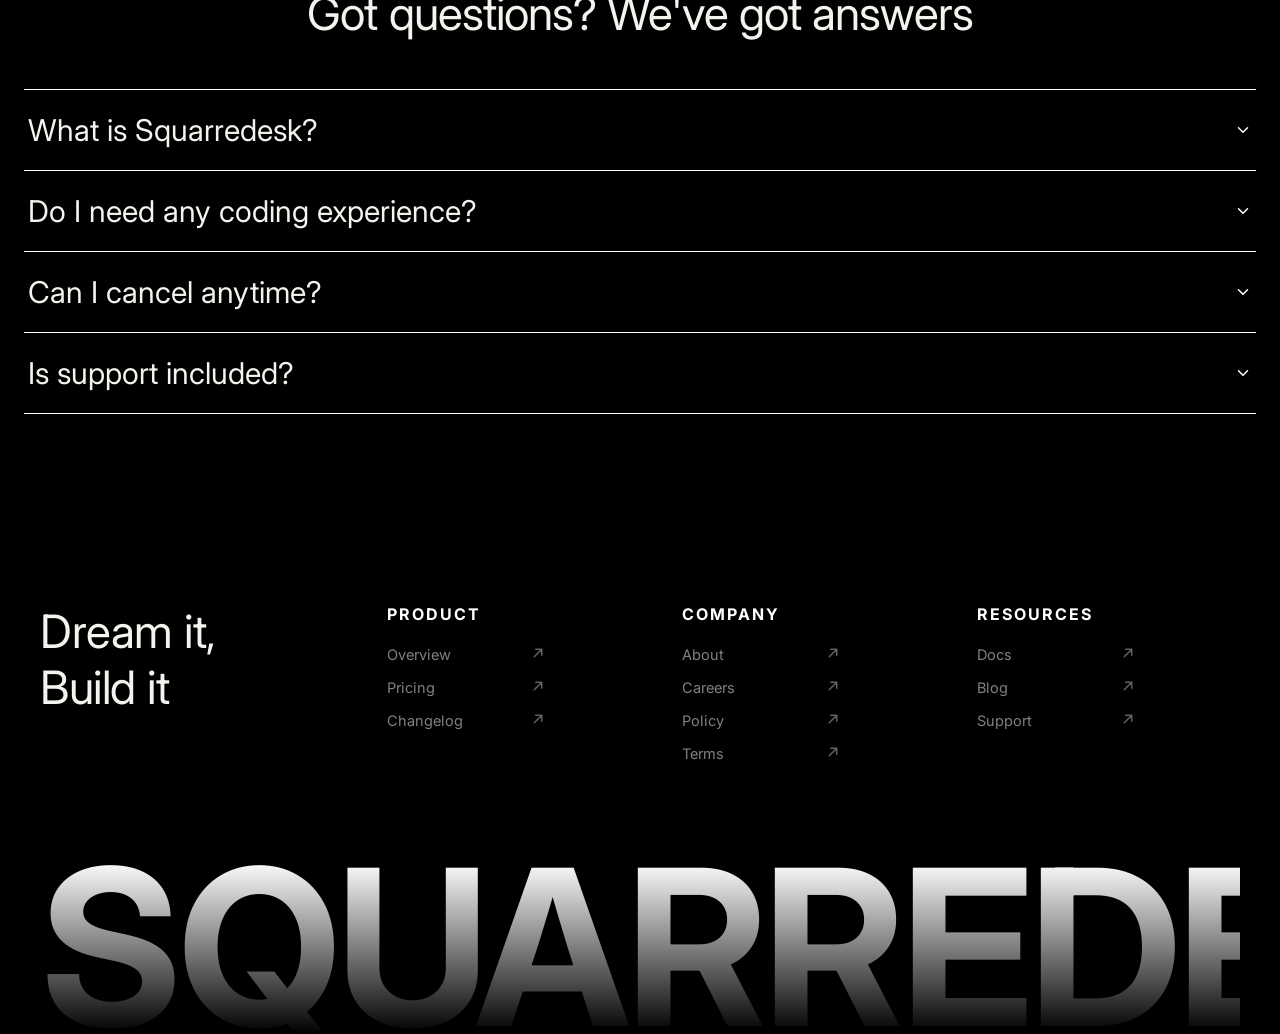
==== commit e4ba72bd: "home page styling 99 complete" ====
--- a/index.html
+++ b/index.html
@@ -16,12 +16,12 @@
     <div class="card-nav-top">
       <div class="cn-logo">
         <div class="cn-logo">
-          <img src="assets/logo.png" alt="Squarre" class="cn-logo-mark">
+          <img src="assets/logo.png" alt="Squarredesk logo" class="cn-logo-mark">
           Squarredesk
         </div>
       </div>
       <div class="cn-actions">
-        <button class="cn-cta">Get started</button>
+        <button class="cn-cta" type="button" onclick="window.location.href='https://squarredesk.vercel.app/#/auth/sign-up'">Get started</button>
         <button class="cn-toggle" id="cnToggle" aria-label="Toggle menu" aria-expanded="false">
           <span class="bar"></span>
           <span class="bar"></span>
@@ -147,14 +147,14 @@
 <section class="teaser-section" data-theme="dark">
   <div class="teaser-row">
     <h2 class="teaser-title">Unlimited templates, unlimited possibilities</h2>
-    <p class="teaser-desc">Every template in Squarredesk is built to be reshaped — swap sections, restyle instantly, and launch a site that looks nothing like a template at all.</p>
+    <p class="teaser-desc">Every template in Squarredesk is built to be reshaped. Swap sections, restyle instantly, and launch a site that looks nothing like a template at all.</p>
   </div>
 
   <div class="teaser-card">
     <div class="teaser-card-text">
       <div>
         <h3 class="teaser-card-title">Dream it, build it</h3>
-        <p class="teaser-card-desc">From first sketch to live site in an afternoon — no code, no waiting on a developer, no compromise on how it looks.</p>
+        <p class="teaser-card-desc">From first sketch to live site in an afternoon. No code, no waiting on a developer, no compromise on how it looks.</p>
       </div>
       <a href="#" class="teaser-card-cta" target="_blank" rel="noopener">Explore templates</a>
     </div>
@@ -169,14 +169,14 @@
 <section class="platform-section" data-theme="dark">
   <div class="platform-row">
     <h2 class="platform-title">Everything you need, on one platform</h2>
-    <p class="platform-desc">From your first line of code to your hundredth invoice — Squarredesk bundles the tools entrepreneurs actually use into one connected suite.</p>
+    <p class="platform-desc">From your first line of code to your hundredth invoice, Squarredesk bundles the tools entrepreneurs actually use into one connected suite.</p>
   </div>
 
   <div class="platform-cards">
     <div class="platform-card" style="background:#a9c3cd">
       <div class="platform-card-text">
         <h3 class="platform-card-title">Build beautiful sites</h3>
-        <p class="platform-card-desc">Launch a polished, professional website in an afternoon — no code required.</p>
+        <p class="platform-card-desc">Launch a polished, professional website in an afternoon. No code required.</p>
       </div>
       <img src="assets/showcase.gif" alt="Building websites" class="platform-card-image">
     </div>
@@ -236,12 +236,12 @@
 <section class="testimonials-section" data-theme="light">
   <div class="testimonials-row">
     <h2 class="testimonials-title">Top brands that use Squarredesk to stay ahead</h2>
-    <p class="testimonials-desc">From lean startups to established teams — see how businesses are shipping faster with Squarredesk.</p>
+    <p class="testimonials-desc">From lean startups to established teams, see how businesses are shipping faster with Squarredesk.</p>
   </div>
 
   <div class="testimonial-banner" id="testimonialBanner">
     <div class="testimonial-slide is-active"
-         style="background-image:url('assets/navback2.png')"
+         style="background-image:url('assets/procuretag.png')"
          data-url="https://procuremax.vercel.app/html/index.html">
       <div class="testimonial-fade"></div>
       <div class="testimonial-content">
@@ -256,7 +256,7 @@
     </div>
 
     <div class="testimonial-slide"
-         style="background-image:url('assets/navback3.png')"
+         style="background-image:url('assets/elhnontag.png')"
          data-url="https://zarmilli.github.io/elhnon/">
       <div class="testimonial-fade"></div>
       <div class="testimonial-content">
@@ -271,7 +271,7 @@
     </div>
 
     <div class="testimonial-slide"
-         style="background-image:url('assets/navback4.png')"
+         style="background-image:url('assets/kicktag.png')"
          data-url="https://zarmilli.github.io/kickhouse/">
       <div class="testimonial-fade"></div>
       <div class="testimonial-content">
@@ -286,7 +286,7 @@
     </div>
 
     <div class="testimonial-slide"
-         style="background-image:url('assets/navback5.png')"
+         style="background-image:url('assets/volttag.png')"
          data-url="https://zarmilli.github.io/voltcycle/">
       <div class="testimonial-fade"></div>
       <div class="testimonial-content">
@@ -296,7 +296,7 @@
             <path d="M7 17L17 7M17 7H9M17 7V15" stroke="currentColor" stroke-width="2" stroke-linecap="round" stroke-linejoin="round"/>
           </svg>
         </a>
-        <p class="testimonial-quote">Our whole ops team runs on the suite now — sites, invoicing, everything.</p>
+        <p class="testimonial-quote">Our whole ops team runs on the suite now. Sites, invoicing, everything.</p>
       </div>
     </div>
 
--- a/css/index.css
+++ b/css/index.css
@@ -28,6 +28,9 @@
 
   * { box-sizing: border-box; }
 
+  html, body{
+  overflow-x: hidden;
+}
   html, body{
     margin:0;
     background: #000;
@@ -214,14 +217,17 @@
     overflow: hidden;
     box-shadow: 0 20px 50px -20px rgba(0,0,0,0.7);
     transition: background 0.4s var(--ease), border-color 0.4s var(--ease), box-shadow 0.4s var(--ease);
+    background: var(--surface);
+    backdrop-filter: blur(10px) saturate(160%);
+    -webkit-backdrop-filter: blur(10px) saturate(160%);
 
     /* theme tokens — dark bar is the default (used over light sections) */
-    --surface: #121212;
-    --surface-2: #1b1b1b;
+    --surface: rgba(18,18,18,0.55);
+    --surface-2: rgba(27,27,27,0.6);
+    --border: rgba(255,255,255,0.12);
     --ink: #f5f3ee;
     --muted: #948f83;
-    --border: rgba(255,255,255,0.08);
-    --accent: var(--gold);
+    --accent: white;
     --scrim-top: rgba(0,0,0,0.15);
     --scrim-bottom: rgba(0,0,0,0.85);
     --panel-ink: #f5f3ee;
@@ -231,10 +237,16 @@
     border: 1px solid var(--border);
   }
 
+  .card-nav{
+  box-shadow:
+    0 20px 50px -20px rgba(0,0,0,0.7),
+    inset 0 1px 0 rgba(255,255,255,0.08);
+  }
+
   /* light bar — used when the section behind the nav is dark */
   .card-nav.theme-light{
-    --surface: #f6f3ec;
-    --surface-2: #ffffff;
+    --surface: rgba(246,243,236,0.6);
+    --surface-2: rgba(255,255,255,0.65);
     --ink: #16140f;
     --muted: #71695a;
     --border: rgba(0,0,0,0.08);
@@ -502,7 +514,7 @@
 .teaser-row{
   display: flex;
   gap: 60px;
-  max-width: 1120px;
+  padding: 0vw 7vw;
   margin: 0 auto 40px;
 }
 
@@ -627,7 +639,7 @@
 .platform-row{
   display: flex;
   gap: 60px;
-  max-width: 1120px;
+  padding: 0vw 7vw;
   margin: 0 auto 56px;
 }
 
@@ -643,7 +655,7 @@
 }
 
 .platform-desc{
-  font-family: var(--font-body);
+  font-family: "Inter", sans-serif;
   font-size: 16px;
   line-height: 1.65;
   color: white;
@@ -833,9 +845,10 @@
 }
 
 .testimonials-title{
-  font-family: var(--font-heading);
-  font-size: clamp(28px, 3.6vw, 38px);
-  font-weight: 700;
+  font-family: "Inter", sans-serif;
+    font-weight: 400;
+    font-size: var(--titles);
+  max-width: 600px;
   letter-spacing: -0.02em;
   line-height: 1.2;
   text-align: left;
@@ -853,12 +866,14 @@
 }
 
 .testimonial-banner{
+  height: 75dvh;
+  width: 100vw;
   position: relative;
-  width: 90vw;
-  height: 60dvh;
-  margin: 0 auto;
-  border-radius: 28px;
-  overflow: hidden;
+  left: 50%;
+  right: 50%;
+  margin-left: -50vw;
+  margin-right: -50vw;
+  border-radius: 0;
 }
 
 .testimonial-slide{
@@ -985,7 +1000,7 @@
   font-size: 15px;
   font-weight: 600;
   color: #14110a;
-  background: var(--gold);
+  background: #bbee62;
   text-decoration: none;
   padding: 16px 34px;
   border-radius: 14px;
@@ -993,7 +1008,8 @@
 }
 .final-cta-btn:hover{
   transform: translateY(-2px);
-  background: #e2c07f;
+  background: #14110a;
+  color: #bbee62;
 }
 
 .faq-section{
@@ -1004,9 +1020,9 @@
 }
 
 .faq-title{
-  font-family: var(--font-heading);
-  font-size: clamp(28px, 3.6vw, 38px);
-  font-weight: 700;
+  font-family: "Inter", sans-serif;
+    font-weight: 400;
+    font-size: var(--titles);
   letter-spacing: -0.02em;
   color: #f5f3ee;
   text-align: center;
@@ -1015,11 +1031,11 @@
 
 .faq-accordion{
   width: 100%;
-  border-top: 1px solid rgba(255,255,255,0.12);
+  border-top: 1px solid rgba(255,255,255,1);
 }
 
 .faq-item{
-  border-bottom: 1px solid rgba(255,255,255,0.12);
+  border-bottom: 1px solid rgba(255,255,255,1);
 }
 
 .faq-question{
@@ -1033,9 +1049,9 @@
   cursor: pointer;
   padding: 22px 4px;
   text-align: left;
-  font-family: var(--font-body);
-  font-size: 16px;
-  font-weight: 500;
+  font-family: "Inter", sans-serif;
+    font-weight: 400;
+    font-size: 30px;
   color: #f5f3ee;
 }
 
@@ -1043,7 +1059,7 @@
   width: 18px;
   height: 18px;
   flex-shrink: 0;
-  color: var(--gold);
+  color: white;
   transition: transform 0.4s var(--ease);
 }
 
@@ -1084,14 +1100,13 @@
   display: grid;
   grid-template-columns: 1.2fr 1fr 1fr 1fr;
   gap: 32px;
-  max-width: 1200px;
   margin: 0 auto 90px;
 }
 
 .footer-brand-title{
-  font-family: var(--font-heading);
-  font-size: 26px;
-  font-weight: 700;
+  font-family: "Inter", sans-serif;
+    font-weight: 400;
+    font-size: var(--titles);
   letter-spacing: -0.01em;
   line-height: 1.2;
   color: #f5f3ee;
@@ -1099,12 +1114,12 @@
 }
 
 .footer-col-label{
-  font-family: var(--font-heading);
-  color: var(--gold);
-  font-size: 11px;
+  font-family: "Inter", sans-serif;
+    font-weight: 700;
+  color: white;
+  font-size: 16px;
   text-transform: uppercase;
   letter-spacing: 0.12em;
-  font-weight: 700;
   margin-bottom: 14px;
 }
 
@@ -1113,9 +1128,10 @@
   align-items: center;
   justify-content: space-between;
   gap: 8px;
-  color: #f5f3ee;
+  color: rgba(255,255,255,0.50);
   text-decoration: none;
-  font-family: var(--font-body);
+  font-family: "Inter", sans-serif;
+    font-weight: 400;
   font-size: 14.5px;
   padding: 6px 0;
   max-width: 160px;
@@ -1134,9 +1150,9 @@
 
 .footer-wordmark{
   width: 100%;
-  font-family: var(--font-heading);
+  font-family: "Inter", sans-serif;
   font-weight: 700;
-  font-size: 16vw;
+  font-size: 17vw;
   line-height: 0.8;
   text-align: center;
   letter-spacing: -0.02em;
@@ -1156,7 +1172,7 @@
   }
   .footer-link{
     max-width: none;
-    justify-content: flex-start;
+    justify-content: space-between;
   }
   .footer-link .arrow{ margin-left: 8px; }
   .footer-wordmark{ font-size: 20vw; }
